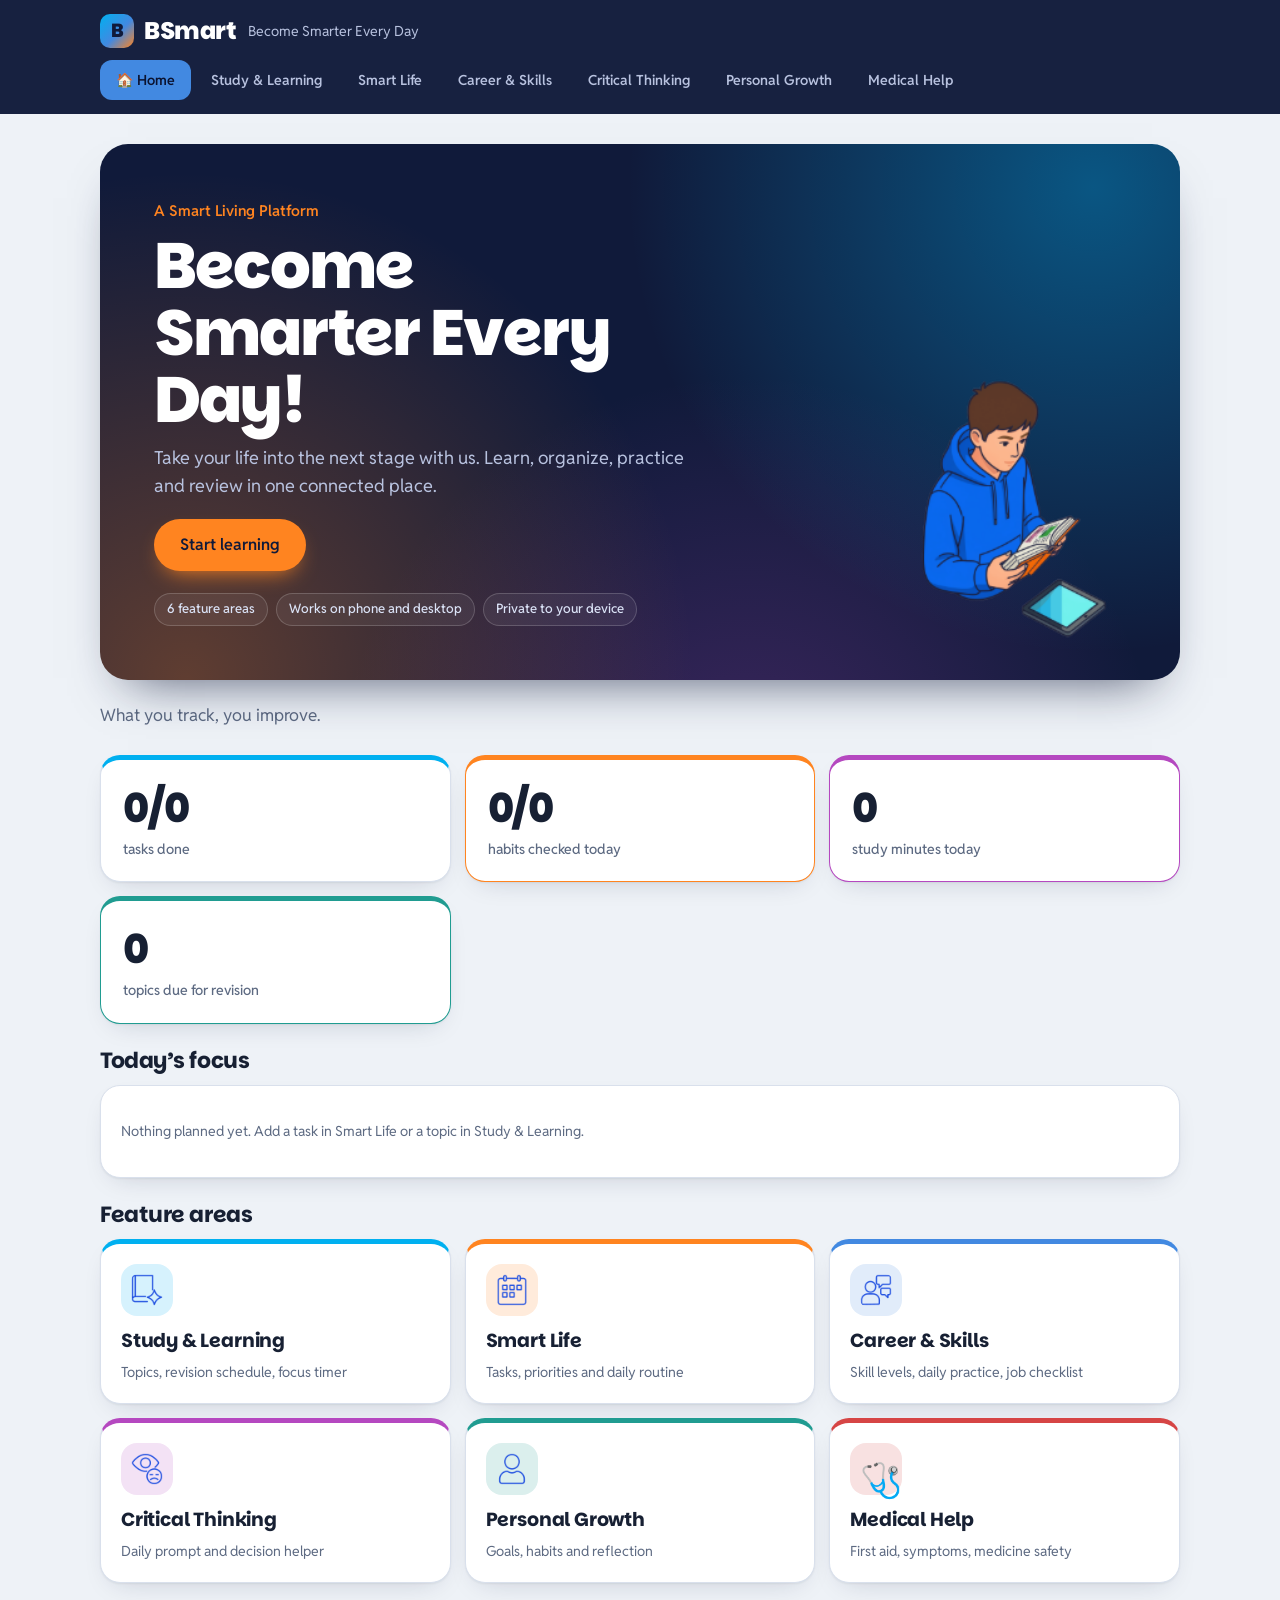
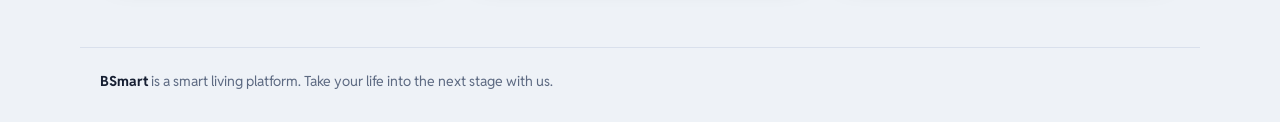
==== index.html @ 0cdb9562 "Add files via upload" ====
<!DOCTYPE html>
<html lang="en">
<head>
<meta charset="utf-8">
<meta name="viewport" content="width=device-width, initial-scale=1, viewport-fit=cover">
<title>BSmart – Become Smarter Every Day</title>
<link rel="preconnect" href="https://fonts.googleapis.com">
<link href="https://fonts.googleapis.com/css2?family=Parkinsans:wght@500;700;800&family=Reddit+Sans:wght@400;500;600&display=swap" rel="stylesheet">
<style>
:root{--bg:#eef2f7;--card:#fff;--ink:#172033;--mute:#5d6a82;--line:#d9e0ec;--pri:#2f5bea;--priInk:#fff;--soft:#e4ebff;--ok:#1f9d6b;--warn:#c77a00;--bad:#d64545;--badSoft:#fdeaea;color-scheme:light;box-sizing:border-box;padding-top:env(safe-area-inset-top,0px);padding-bottom:env(safe-area-inset-bottom,0px)}
@media (prefers-color-scheme:dark){:root:not([data-theme="light"]){--bg:#0f1524;--card:#18203a;--ink:#e8edf8;--mute:#9aa7c2;--line:#2a3558;--pri:#7c9bff;--priInk:#0f1524;--soft:#222d55;--ok:#4cc99a;--warn:#f0b04a;--bad:#ff8080;--badSoft:#3a2330;color-scheme:dark}}
:root[data-theme="dark"]{--bg:#0f1524;--card:#18203a;--ink:#e8edf8;--mute:#9aa7c2;--line:#2a3558;--pri:#7c9bff;--priInk:#0f1524;--soft:#222d55;--ok:#4cc99a;--warn:#f0b04a;--bad:#ff8080;--badSoft:#3a2330;color-scheme:dark}
*{box-sizing:border-box}html,body{margin:0}
body{background:var(--bg);color:var(--ink);font:16px/1.5 Figtree,system-ui,sans-serif}
h1,h2,h3{font-family:'Bricolage Grotesque',Figtree,sans-serif;margin:0;line-height:1.15}
header{position:sticky;top:0;z-index:5;background:var(--bg);border-bottom:1px solid var(--line)}
.bar{max-width:980px;margin:auto;padding:12px 16px 0}
.brand{display:flex;align-items:baseline;gap:10px}.brand h1{font-size:26px;font-weight:800}.brand span{color:var(--mute);font-size:14px}
nav{display:flex;gap:6px;overflow-x:auto;padding:10px 0 12px;scrollbar-width:none}
nav a{white-space:nowrap;text-decoration:none;color:var(--mute);padding:7px 13px;border-radius:99px;font-weight:600;font-size:14px;border:1px solid transparent}
nav a.on{background:var(--pri);color:var(--priInk)}
nav a.med.on{background:var(--bad);color:#fff}
main{max-width:980px;margin:auto;padding:20px 16px 60px}
.hero{font-size:clamp(26px,5vw,40px);font-weight:800;max-width:18ch}
.sub{color:var(--mute);margin:8px 0 20px;max-width:60ch}
.grid{display:grid;gap:14px;grid-template-columns:repeat(auto-fit,minmax(260px,1fr))}
.card{background:var(--card);border:1px solid var(--line);border-radius:14px;padding:16px}
.card h3{font-size:18px;margin-bottom:10px}
.stat b{display:block;font:800 30px 'Bricolage Grotesque',sans-serif}.stat small{color:var(--mute)}
.row{display:flex;align-items:center;gap:10px;padding:8px 0;border-top:1px solid var(--line)}
.row:first-of-type{border-top:0}.row .g{flex:1;min-width:0;overflow-wrap:anywhere}
.done .g{text-decoration:line-through;color:var(--mute)}
.add{display:flex;gap:8px;margin-top:10px;flex-wrap:wrap}
input,select,textarea{font:inherit;color:var(--ink);background:var(--bg);border:1px solid var(--line);border-radius:9px;padding:8px 10px;min-width:0}
input[type=text],textarea{flex:1;min-width:120px}textarea{width:100%;min-height:80px}
input[type=range]{padding:0;accent-color:var(--pri)}
button{font:inherit;font-weight:600;cursor:pointer;border:0;border-radius:9px;padding:8px 14px;background:var(--pri);color:var(--priInk)}
button.ghost{background:var(--soft);color:var(--ink)}button.x{background:none;color:var(--mute);padding:4px 8px}
:focus-visible{outline:3px solid var(--pri);outline-offset:2px}
.tag{font-size:12px;font-weight:600;border-radius:99px;padding:2px 9px;background:var(--soft)}
.tag.h{background:var(--badSoft);color:var(--bad)}.tag.ok{color:var(--ok)}.tag.w{color:var(--warn)}
.muted{color:var(--mute);font-size:14px}
.timer{font:800 56px 'Bricolage Grotesque',sans-serif;text-align:center;margin:6px 0}
.bar2{height:8px;border-radius:9px;background:var(--soft);overflow:hidden}.bar2>i{display:block;height:100%;background:var(--pri)}
.alert{background:var(--badSoft);border:1px solid var(--bad);border-radius:12px;padding:12px 14px;margin-bottom:16px}
.alert b{color:var(--bad)}
a.btn{display:inline-block;text-decoration:none;background:var(--bad);color:#fff;font-weight:600;padding:9px 14px;border-radius:9px;margin-top:8px}
ol,ul{margin:6px 0 0;padding-left:20px}li{margin:3px 0}
.click{cursor:pointer;text-align:left}.click:hover{border-color:var(--pri)}
@media (prefers-reduced-motion:no-preference){.bar2>i{transition:width .3s}}
body{font-family:'Reddit Sans',system-ui,sans-serif;--c-study:#00b0f0;--c-life:#ff8420;--c-career:#4289e1;--c-think:#b548c0;--c-growth:#209c91;--c-medical:#d64545}
h1,h2,h3,.timer,.stat b{font-family:Parkinsans,'Reddit Sans',sans-serif}
body[data-v=home],body[data-v=career]{--pri:#4289e1;--priInk:#0b1330}
body[data-v=study]{--pri:#00b0f0;--priInk:#0b1330}
body[data-v=life]{--pri:#ff8420;--priInk:#0b1330}
body[data-v=think]{--pri:#b548c0;--priInk:#fff}
body[data-v=growth]{--pri:#209c91;--priInk:#0b1330}
body[data-v=medical]{--pri:#d64545;--priInk:#fff}
header{background:#101a3a;border-bottom:0}
.brand h1{color:#fff}.brand h1::before{content:"";display:inline-block;width:12px;height:12px;border-radius:50%;background:#ff8420;margin-right:8px}.brand span{color:#b8c2df}
header nav a{color:#b8c2df}header nav a.on{color:var(--priInk)}header nav a.med.on{color:#fff}
.card{border-radius:18px}
.banner{position:relative;overflow:hidden;border-radius:22px;padding:34px 26px;margin-bottom:22px;color:#fff;background:radial-gradient(circle at 92% 8%,#00b0f066,transparent 42%),radial-gradient(circle at 8% 100%,#ff842055,transparent 45%),radial-gradient(circle at 60% 120%,#b548c044,transparent 45%),#101a3a}
.banner small{color:#ff8420;font-weight:600;font-size:15px}
.banner h2{font-size:clamp(32px,7vw,56px);font-weight:800;margin:8px 0 10px;max-width:14ch}
.banner p{color:#b8c2df;max-width:46ch;margin:0 0 18px}
.banner button{background:#ff8420;color:#101a3a;padding:11px 20px;border-radius:99px}
.hero{position:relative;padding-left:16px}.hero::before{content:"";position:absolute;left:0;top:4px;bottom:4px;width:6px;border-radius:9px;background:var(--pri)}
.stat{border-top:5px solid var(--c-study)}.stat:nth-child(2){border-color:var(--c-life)}.stat:nth-child(3){border-color:var(--c-think)}.stat:nth-child(4){border-color:var(--c-growth)}
.card.click{border-top:5px solid var(--cc,var(--pri));font:inherit;color:inherit;width:100%}
.card.click h3{color:var(--ink)}
.tag.w{background:#ff842022}
.banner img{position:absolute;right:20px;bottom:0;height:min(88%,270px)}
.banner>*:not(img){position:relative}
.ic{display:block;width:42px;height:42px;margin-bottom:10px}
@media(max-width:560px){.banner img{opacity:.22;right:0}}
:root{--sh:0 1px 2px rgba(16,26,58,.06),0 10px 28px -14px rgba(16,26,58,.22)}
body{line-height:1.6}
.bar,main,footer{max-width:1120px}.bar{padding:14px 20px 0}main{padding:30px 20px 64px}
header{background:rgba(16,26,58,.97);backdrop-filter:blur(10px);box-shadow:0 1px 0 rgba(255,255,255,.07)}
.brand{gap:12px;align-items:center}.brand h1{font-size:24px;letter-spacing:-.02em;display:flex;align-items:center;gap:10px}
.brand h1::before{content:"B";display:grid;place-items:center;width:34px;height:34px;margin:0;border-radius:10px;font-size:19px;color:#101a3a;background:linear-gradient(135deg,#00b0f0,#4289e1 55%,#ff8420)}
nav{gap:4px;padding:12px 0 14px}header nav a{padding:8px 15px;border-radius:12px;transition:background .15s,color .15s}header nav a:not(.on):hover{background:rgba(255,255,255,.09);color:#fff}
.card{border-radius:20px;padding:20px;box-shadow:var(--sh)}.card h3{font-size:19px;letter-spacing:-.01em}
.card.click{text-align:left;transition:transform .18s,box-shadow .18s}.card.click:hover{transform:translateY(-3px);box-shadow:0 16px 34px -14px rgba(16,26,58,.4)}.card.click .muted{display:block;line-height:1.5;margin-top:6px}
#app>h3{font-size:22px;letter-spacing:-.02em}
.hero{display:flex;align-items:center;gap:14px;padding-left:0;max-width:none;font-size:clamp(26px,4.4vw,38px);letter-spacing:-.025em}.hero::before{display:none}
.hi,.ic{flex:none;border-radius:16px;background:color-mix(in srgb,var(--cc,var(--pri)) 16%,var(--card))}.hi{width:54px;height:54px;padding:10px}.ic{width:52px;height:52px;padding:10px;margin-bottom:14px}
.sub{font-size:17px;margin:10px 0 26px;max-width:62ch}
.stat{padding:20px 22px}.stat b{font-size:40px;letter-spacing:-.03em}.stat small{font-size:14px;font-weight:500}
.banner{padding:clamp(28px,5vw,54px);border-radius:28px;box-shadow:0 26px 50px -28px rgba(16,26,58,.75)}
.banner h2{font-size:clamp(34px,6.4vw,64px);letter-spacing:-.03em;line-height:1.05;max-width:12ch}.banner p{font-size:18px}
.banner button{font-size:16px;padding:13px 26px;box-shadow:0 10px 22px -10px #ff8420}.banner img{height:min(92%,330px);right:4%}
.chips{display:flex;flex-wrap:wrap;gap:8px;margin-top:22px}.chips span{font-size:13px;font-weight:500;color:#dbe3f7;border:1px solid rgba(255,255,255,.18);background:rgba(255,255,255,.06);border-radius:99px;padding:5px 12px}
.row{padding:11px 0}
input,select,textarea{border-radius:11px;padding:10px 12px}input:focus,select:focus,textarea:focus{border-color:var(--pri);outline:3px solid color-mix(in srgb,var(--pri) 30%,transparent);outline-offset:0}
input[type=checkbox]{width:20px;height:20px;accent-color:var(--pri);flex:none}
button{border-radius:11px;padding:10px 16px;transition:filter .15s,transform .1s}button:hover{filter:brightness(1.08)}button:active{transform:translateY(1px)}
.tag{padding:3px 10px}
details{border:1px solid var(--line);border-radius:12px;padding:10px 14px;background:var(--bg)}details[open]{border-color:var(--pri)}summary{cursor:pointer}
.alert{border-radius:16px;border-left:6px solid var(--bad);padding:16px 18px}
footer{margin:0 auto;padding:22px 20px 30px;color:var(--mute);font-size:14px;border-top:1px solid var(--line)}footer b{color:var(--ink)}
a.brand{text-decoration:none;color:inherit}.back{margin-bottom:18px;padding:8px 14px}
</style>
</head>
<body>
<header><div class="bar"><a class="brand" href="#home" onclick="go('home');return false" aria-label="BSmart home"><h1>BSmart</h1><span>Become Smarter Every Day</span></a><nav id="nav"></nav></div></header>
<main id="app"></main>
<footer><b>BSmart</b> is a smart living platform. Take your life into the next stage with us.</footer>
<script>
var IMG={m:'[data-uri]',study:'[data-uri]',life:'[data-uri]',career:'[data-uri]',think:'[data-uri]',growth:'[data-uri]'};var K='bsmart1',S={tasks:[],topics:[],mins:{},habits:[],goals:[],skills:{},journal:[],dec:[],jobs:{},routine:[{n:'Plan the top 3 tasks',d:''},{n:'Drink water & stretch',d:''},{n:'30 minutes of focused study',d:''},{n:'Review the day',d:''}]};
try{Object.assign(S,JSON.parse(localStorage.getItem(K)||'{}'))}catch(e){}
function save(){try{localStorage.setItem(K,JSON.stringify(S))}catch(e){}}
function ds(d){d=d||new Date();return d.getFullYear()+'-'+String(d.getMonth()+1).padStart(2,'0')+'-'+String(d.getDate()).padStart(2,'0')}
var T=ds();
function esc(s){return String(s).replace(/[&<>"]/g,function(c){return{'&':'&amp;','<':'&lt;','>':'&gt;','"':'&quot;'}[c]})}
function v(id){var e=document.getElementById(id);var x=e?e.value.trim():'';if(e&&e.type!=='range')e.value='';return x}
function addDays(s,n){var d=new Date(s+'T00:00:00');d.setDate(d.getDate()+n);return ds(d)}
function streak(h){var n=0,d=h.days.indexOf(T)>-1?T:addDays(T,-1);while(h.days.indexOf(d)>-1){n++;d=addDays(d,-1)}return n}
function pct(n,t){return t?Math.round(n/t*100):0}
function bar(p){return '<div class="bar2"><i style="width:'+p+'%"></i></div>'}
function dayN(){return Math.floor(Date.now()/864e5)}
var INT=[1,3,7,14,30];
function due(t){return addDays(t.last,INT[Math.min(t.step,INT.length-1)])}
function dueList(){return S.topics.filter(function(t){return due(t)<=T})}

var TABS=[['home','🏠 Home'],['study','Study & Learning'],['life','Smart Life'],['career','Career & Skills'],['think','Critical Thinking'],['growth','Personal Growth'],['medical','Medical Help']];
var view=(location.hash||'#home').slice(1);if(!TABS.some(function(t){return t[0]===view}))view='home';
function go(x){view=x;location.hash=x;render();scrollTo(0,0)}
function render(){
 document.body.dataset.v=view;
 document.getElementById('nav').innerHTML=TABS.map(function(t){return '<a href="#'+t[0]+'" class="'+(t[0]===view?'on ':'')+(t[0]==='medical'?'med':'')+'" onclick="go(\''+t[0]+'\');return false">'+t[1]+'</a>'}).join('');
 document.getElementById('app').innerHTML=V[view]();
 if(view!=='home')document.getElementById('app').insertAdjacentHTML('afterbegin','<button class="ghost back" onclick="go(\'home\')">← Home</button>');
 var hh=document.querySelector('#app .hero');if(hh)hh.insertAdjacentHTML('afterbegin',IMG[view]?'<img class="hi" src="'+IMG[view]+'" alt="">':'<span class="hi" style="font-size:28px;text-align:center;padding:6px">🩺</span>');
}
window.addEventListener('hashchange',function(){var x=location.hash.slice(1);if(x!==view&&TABS.some(function(t){return t[0]===x})){view=x;render()}});
document.addEventListener('keydown',function(e){if(e.key==='Enter'&&e.target.dataset&&e.target.dataset.go){window[e.target.dataset.go]()}});

var QUOTES=['Small steps every day beat big plans never started.','What you track, you improve.','Consistency is a skill. Practise it.','Ask one better question today.'];
var PROMPTS=['What is one belief you hold that you have never tested?','Who benefits if this claim is true? Who loses?','What evidence would change your mind about your last big decision?','What is the strongest argument against your own opinion?','Which of today’s “facts” came from a source you cannot name?','What would you do differently if you knew nobody would judge you?','What assumption are you making that you could check in five minutes?'];
var SK=[['Writing','Write 100 words today about something you learned. Edit once.'],['Speaking','Explain one idea aloud in 60 seconds, as if to a friend.'],['Collaboration','Offer help to one teammate and ask for one piece of feedback.'],['Confidence','Do one small thing today that makes you slightly nervous.'],['Digital tools','Learn one shortcut or feature in a tool you use daily.']];
var JOB=['Update CV with latest projects','Write a short professional summary','Create or refresh LinkedIn profile','Collect 2–3 portfolio samples','Practise 5 common interview questions','Find 5 roles to apply for this week'];

var V={};
V.home=function(){
 var td=S.tasks.filter(function(t){return t.done}).length,hd=S.habits.filter(function(h){return h.days.indexOf(T)>-1}).length,dl=dueList(),pend=S.tasks.filter(function(t){return !t.done}).slice(0,3);
 return '<div class="banner"><small>A Smart Living Platform</small><h2>Become Smarter Every Day!</h2><p>Take your life into the next stage with us. Learn, organize, practice and review in one connected place.</p><button onclick="go(\'study\')">Start learning</button><div class="chips"><span>6 feature areas</span><span>Works on phone and desktop</span><span>Private to your device</span></div><img src="'+IMG.m+'" alt=""></div><p class="sub" style="margin-top:0">'+QUOTES[dayN()%QUOTES.length]+'</p>'+
 '<div class="grid"><div class="card stat"><b>'+td+'/'+S.tasks.length+'</b><small>tasks done</small></div><div class="card stat"><b>'+hd+'/'+S.habits.length+'</b><small>habits checked today</small></div><div class="card stat"><b>'+(S.mins[T]||0)+'</b><small>study minutes today</small></div><div class="card stat"><b>'+dl.length+'</b><small>topics due for revision</small></div></div>'+
 '<h3 style="margin:24px 0 12px">Today’s focus</h3><div class="card">'+(pend.length||dl.length?pend.map(function(t){return '<div class="row"><span class="g">'+esc(t.t)+'</span><span class="tag">task</span></div>'}).join('')+dl.slice(0,3).map(function(t){return '<div class="row"><span class="g">Revise: '+esc(t.t)+'</span><span class="tag w">revision</span></div>'}).join(''):'<p class="muted">Nothing planned yet. Add a task in Smart Life or a topic in Study & Learning.</p>')+'</div>'+
 '<h3 style="margin:24px 0 12px">Feature areas</h3><div class="grid">'+TABS.slice(1).map(function(t){var d={study:'Topics, revision schedule, focus timer',life:'Tasks, priorities and daily routine',career:'Skill levels, daily practice, job checklist',think:'Daily prompt and decision helper',growth:'Goals, habits and reflection',medical:'First aid, symptoms, medicine safety'}[t[0]];return '<button class="card click" style="--cc:var(--c-'+t[0]+')" onclick="go(\''+t[0]+'\')">'+(IMG[t[0]]?'<img class="ic" src="'+IMG[t[0]]+'" alt="">':'<span class="ic" style="font-size:34px">🩺</span>')+'<h3>'+t[1]+'</h3><span class="muted">'+d+'</span></button>'}).join('')+'</div>';
};
/* STUDY */
var tm=null,left=1500;
V.study=function(){
 var m=Math.floor(left/60),s=left%60;
 return '<h2 class="hero">Study & Learning</h2><p class="sub">Add what you are learning. BSmart reminds you to revise at 1, 3, 7, 14 and 30 days.</p><div class="grid">'+
 '<div class="card"><h3>Topics</h3>'+(S.topics.length?S.topics.map(function(t,i){var dd=due(t),isd=dd<=T;return '<div class="row"><span class="g">'+esc(t.t)+'<br><small class="muted">next revision '+(isd?'<b class="tag h">due now</b>':dd)+'</small></span>'+(isd?'<button class="ghost" onclick="rev('+i+')">Revised</button>':'')+'<button class="x" aria-label="Delete" onclick="delTopic('+i+')">✕</button></div>'}).join(''):'<p class="muted">No topics yet. Add the first one below.</p>')+'<div class="add"><input type="text" id="tp" placeholder="e.g. Photosynthesis" data-go="addTopic"><button onclick="addTopic()">Add topic</button></div></div>'+
 '<div class="card"><h3>Focus timer</h3><div class="timer" id="tmr">'+String(m).padStart(2,'0')+':'+String(s).padStart(2,'0')+'</div><div class="add" style="justify-content:center"><button onclick="tStart()">'+(tm?'Pause':'Start 25 min')+'</button><button class="ghost" onclick="tReset()">Reset</button></div><p class="muted" style="text-align:center">Studied today: <b>'+(S.mins[T]||0)+' min</b></p></div></div>';
};
function addTopic(){var t=v('tp');if(!t)return;S.topics.push({t:t,last:T,step:0});save();render()}
function rev(i){S.topics[i].last=T;S.topics[i].step++;save();render()}
function delTopic(i){S.topics.splice(i,1);save();render()}
function tStart(){if(tm){clearInterval(tm);tm=null;render();return}tm=setInterval(function(){left--;if(left<=0){clearInterval(tm);tm=null;left=1500;S.mins[T]=(S.mins[T]||0)+25;save();if(view==='study')render();alert('Session complete! +25 minutes logged.');return}var e=document.getElementById('tmr');if(e)e.textContent=String(Math.floor(left/60)).padStart(2,'0')+':'+String(left%60).padStart(2,'0')},1000);render()}
function tReset(){clearInterval(tm);tm=null;left=1500;render()}
/* LIFE */
V.life=function(){
 var ord={H:0,M:1,L:2},tk=S.tasks.map(function(t,i){return{t:t,i:i}}).sort(function(a,b){return a.t.done-b.t.done||ord[a.t.p]-ord[b.t.p]});
 return '<h2 class="hero">Smart Life & Productivity</h2><p class="sub">Decide what matters, then do it. Tasks with a time act as your daily reminder list.</p><div class="grid">'+
 '<div class="card"><h3>Tasks</h3>'+(tk.length?tk.map(function(o){var t=o.t;return '<div class="row '+(t.done?'done':'')+'"><input type="checkbox" '+(t.done?'checked':'')+' aria-label="Done" onchange="tog('+o.i+')"><span class="g">'+esc(t.t)+(t.time?' <small class="muted">⏰ '+esc(t.time)+'</small>':'')+'</span><span class="tag '+(t.p==='H'?'h':'')+'">'+{H:'High',M:'Medium',L:'Low'}[t.p]+'</span><button class="x" aria-label="Delete" onclick="delTask('+o.i+')">✕</button></div>'}).join(''):'<p class="muted">No tasks yet.</p>')+'<div class="add"><input type="text" id="tk" placeholder="New task" data-go="addTask"><select id="tpri"><option value="H">High</option><option value="M" selected>Medium</option><option value="L">Low</option></select><input type="time" id="ttm" aria-label="Time"><button onclick="addTask()">Add</button></div></div>'+
 '<div class="card"><h3>Daily routine</h3>'+S.routine.map(function(r,i){var d=r.d===T;return '<div class="row '+(d?'done':'')+'"><input type="checkbox" '+(d?'checked':'')+' aria-label="Done" onchange="rt('+i+')"><span class="g">'+esc(r.n)+'</span></div>'}).join('')+'<div class="add"><input type="text" id="rtn" placeholder="Add routine step" data-go="addRt"><button onclick="addRt()">Add</button></div><p class="muted">Routine resets every day.</p></div></div>';
};
function addTask(){var t=v('tk');if(!t)return;var p=document.getElementById('tpri').value,tt=document.getElementById('ttm').value;S.tasks.push({t:t,p:p,time:tt,done:false});save();render()}
function tog(i){S.tasks[i].done=!S.tasks[i].done;save();render()}
function delTask(i){S.tasks.splice(i,1);save();render()}
function rt(i){S.routine[i].d=S.routine[i].d===T?'':T;save();render()}
function addRt(){var t=v('rtn');if(!t)return;S.routine.push({n:t,d:''});save();render()}
/* CAREER */
V.career=function(){
 var k=SK[dayN()%SK.length];
 return '<h2 class="hero">Career, Digital & Communication Skills</h2><p class="sub">Rate yourself honestly, then practise the lowest skill first.</p><div class="grid">'+
 '<div class="card"><h3>Skill levels</h3>'+SK.map(function(s){var l=S.skills[s[0]]||0;return '<div style="margin:10px 0"><div class="row" style="border:0;padding:0"><span class="g">'+s[0]+'</span><b>'+l+'/5</b></div><input type="range" min="0" max="5" value="'+l+'" style="width:100%" aria-label="'+s[0]+' level" onchange="sk(\''+s[0]+'\',this.value)"></div>'}).join('')+'</div>'+
 '<div class="card"><h3>Today’s practice: '+k[0]+'</h3><p>'+k[1]+'</p><p class="muted">A new skill comes up each day.</p><h3 style="margin-top:18px">Job-ready checklist</h3>'+JOB.map(function(j,i){var d=S.jobs[i];return '<div class="row '+(d?'done':'')+'"><input type="checkbox" '+(d?'checked':'')+' aria-label="'+esc(j)+'" onchange="jb('+i+')"><span class="g">'+j+'</span></div>'}).join('')+bar(pct(Object.keys(S.jobs).filter(function(k){return S.jobs[k]}).length,JOB.length))+'</div></div>';
};
function sk(n,x){S.skills[n]=+x;save();render()}
function jb(i){S.jobs[i]=!S.jobs[i];save();render()}
/* THINK */
V.think=function(){
 var p=0,c=0;S.dec.forEach(function(d){d.s==='p'?p+=d.w:c+=d.w});
 var verdict=S.dec.length?(p>c?'Pros outweigh cons':p<c?'Cons outweigh pros':'Evenly balanced'):'Add pros and cons to compare';
 return '<h2 class="hero">Knowledge & Critical Thinking</h2><p class="sub">Stay curious, question claims, and weigh decisions with evidence.</p><div class="grid">'+
 '<div class="card"><h3>Question of the day</h3><p style="font-size:18px">'+PROMPTS[dayN()%PROMPTS.length]+'</p><h3 style="margin:16px 0 8px">Before you believe a claim</h3><ol><li>Who said it, and why?</li><li>What is the evidence?</li><li>What would prove it wrong?</li><li>Do other reliable sources agree?</li></ol></div>'+
 '<div class="card"><h3>Decision helper</h3><div class="add" style="margin:0 0 8px"><input type="text" id="dt" placeholder="A pro or a con" data-go="addDec"><select id="ds"><option value="p">Pro</option><option value="c">Con</option></select><select id="dw" aria-label="Weight"><option>1</option><option>2</option><option selected>3</option><option>4</option><option>5</option></select><button onclick="addDec()">Add</button></div><p class="muted">Weight 1 = minor, 5 = critical.</p>'+S.dec.map(function(d,i){return '<div class="row"><span class="tag '+(d.s==='p'?'ok':'h')+'">'+(d.s==='p'?'Pro':'Con')+' '+d.w+'</span><span class="g">'+esc(d.t)+'</span><button class="x" aria-label="Delete" onclick="delDec('+i+')">✕</button></div>'}).join('')+'<p><b>'+verdict+'</b> <span class="muted">(pros '+p+' · cons '+c+')</span></p>'+(S.dec.length?'<button class="ghost" onclick="S.dec=[];save();render()">Clear</button>':'')+'</div></div>';
};
function addDec(){var t=v('dt');if(!t)return;S.dec.push({t:t,s:document.getElementById('ds').value,w:+document.getElementById('dw').value});save();render()}
function delDec(i){S.dec.splice(i,1);save();render()}
/* GROWTH */
V.growth=function(){
 return '<h2 class="hero">Personal Growth</h2><p class="sub">Set goals, build habits, and reflect on how you are doing.</p><div class="grid">'+
 '<div class="card"><h3>Goals</h3>'+(S.goals.length?S.goals.map(function(g,i){return '<div style="margin:10px 0"><div class="row" style="border:0;padding:0"><span class="g">'+esc(g.t)+'</span><b>'+g.p+'%</b><button class="x" aria-label="Delete" onclick="S.goals.splice('+i+',1);save();render()">✕</button></div><input type="range" min="0" max="100" step="5" value="'+g.p+'" style="width:100%" aria-label="Progress" onchange="gp('+i+',this.value)"></div>'}).join(''):'<p class="muted">No goals yet. What do you want to reach?</p>')+'<div class="add"><input type="text" id="gl" placeholder="e.g. Finish IELTS prep" data-go="addGoal"><button onclick="addGoal()">Add goal</button></div></div>'+
 '<div class="card"><h3>Habits</h3>'+(S.habits.length?S.habits.map(function(h,i){var d=h.days.indexOf(T)>-1;return '<div class="row '+(d?'done':'')+'"><input type="checkbox" '+(d?'checked':'')+' aria-label="Done today" onchange="hb('+i+')"><span class="g">'+esc(h.n)+'</span><span class="tag w">'+streak(h)+' day streak</span><button class="x" aria-label="Delete" onclick="S.habits.splice('+i+',1);save();render()">✕</button></div>'}).join(''):'<p class="muted">No habits yet.</p>')+'<div class="add"><input type="text" id="hn" placeholder="e.g. Read 10 pages" data-go="addHab"><button onclick="addHab()">Add habit</button></div></div>'+
 '<div class="card" style="grid-column:1/-1"><h3>Reflection</h3><textarea id="jr" placeholder="How was today? What went well? What will you change tomorrow?"></textarea><div class="add"><select id="jm" aria-label="Mood"><option>😊 Good</option><option>😐 Okay</option><option>😔 Low</option></select><button onclick="addJ()">Save entry</button></div>'+S.journal.slice().reverse().slice(0,5).map(function(j){return '<div class="row"><span class="g"><small class="muted">'+j.d+' · '+j.m+'</small><br>'+esc(j.t)+'</span></div>'}).join('')+'</div></div>';
};
function addGoal(){var t=v('gl');if(!t)return;S.goals.push({t:t,p:0});save();render()}
function gp(i,x){S.goals[i].p=+x;save();render()}
function addHab(){var t=v('hn');if(!t)return;S.habits.push({n:t,days:[]});save();render()}
function hb(i){var h=S.habits[i],k=h.days.indexOf(T);k>-1?h.days.splice(k,1):h.days.push(T);save();render()}
function addJ(){var t=v('jr');if(!t)return;S.journal.push({d:T,m:document.getElementById('jm').value,t:t});save();render()}
/* MEDICAL */
var FA=[['Severe bleeding',['Press firmly on the wound with a clean cloth.','Keep pressing. Add more cloth on top if it soaks through.','Raise the injured limb if you can.','Get emergency help for heavy bleeding.']],['Burns',['Cool the burn under running cool water for about 20 minutes.','Remove rings or tight items near the burn.','Cover loosely with a clean non-fluffy cloth.','No ice, butter or toothpaste. Get help for large burns, or burns on the face or hands.']],['Choking (adult, conscious)',['Encourage them to keep coughing.','If they cannot cough or breathe: give 5 firm back blows between the shoulder blades.','Then 5 abdominal thrusts. Alternate until clear.','If they collapse, call for help and start CPR.']],['CPR (adult, not breathing)',['Call 999 or ask someone to call.','Push hard and fast in the centre of the chest, about 100–120 per minute.','Let the chest rise fully between pushes.','Continue until help arrives or the person recovers.']],['Fainting',['Lay the person flat and raise their legs.','Loosen tight clothing and give fresh air.','Do not give food or drink until fully awake.','Get help if they do not wake quickly.']]];
var SY=[['Emergency now',['Chest pain or pressure','Severe difficulty breathing','Face droop, arm weakness or slurred speech (possible stroke)','Seizure, confusion or unconsciousness','Heavy bleeding that will not stop']],['See a doctor soon',['Fever lasting more than 3 days','Vomiting or diarrhoea with signs of dehydration','Pain that is getting worse','Symptoms in infants, older people or pregnancy']],['Often manageable at home',['Mild cold or sore throat: rest and fluids','Mild diarrhoea: oral rehydration solution (ORS)','Minor cuts: wash and cover','Mild headache: rest and water']]];
var MS=['Read the label and check the expiry date.','Never exceed the dose on the label or from your doctor.','Do not take antibiotics without a prescription.','Tell the doctor or pharmacist about allergies and other medicines.','Keep all medicines out of children’s reach.','Do not share prescription medicines.'];
V.medical=function(){
 return '<h2 class="hero">Primary Medical Help</h2><p class="sub">Quick guidance for first aid, early symptoms and medicine safety.</p><div class="alert"><b>In an emergency call 999 (Bangladesh).</b> This page is general guidance only. It does not replace a doctor.<br><a class="btn" href="https://www.google.com/maps/search/hospitals+near+me" target="_blank" rel="noopener">Find nearby hospitals</a></div><div class="grid">'+
 '<div class="card"><h3>First aid</h3>'+FA.map(function(f){return '<details style="margin:8px 0"><summary><b>'+f[0]+'</b></summary><ol>'+f[1].map(function(s){return '<li>'+s+'</li>'}).join('')+'</ol></details>'}).join('')+'</div>'+
 '<div class="card"><h3>Symptom guide</h3>'+SY.map(function(s,i){return '<p style="margin:10px 0 0"><span class="tag '+(i===0?'h':i===1?'w':'ok')+'">'+s[0]+'</span></p><ul>'+s[1].map(function(x){return '<li>'+x+'</li>'}).join('')+'</ul>'}).join('')+'</div>'+
 '<div class="card"><h3>Medicine safety</h3><ul>'+MS.map(function(x){return '<li>'+x+'</li>'}).join('')+'</ul></div></div>';
};
render();
</script>
</body>
</html>
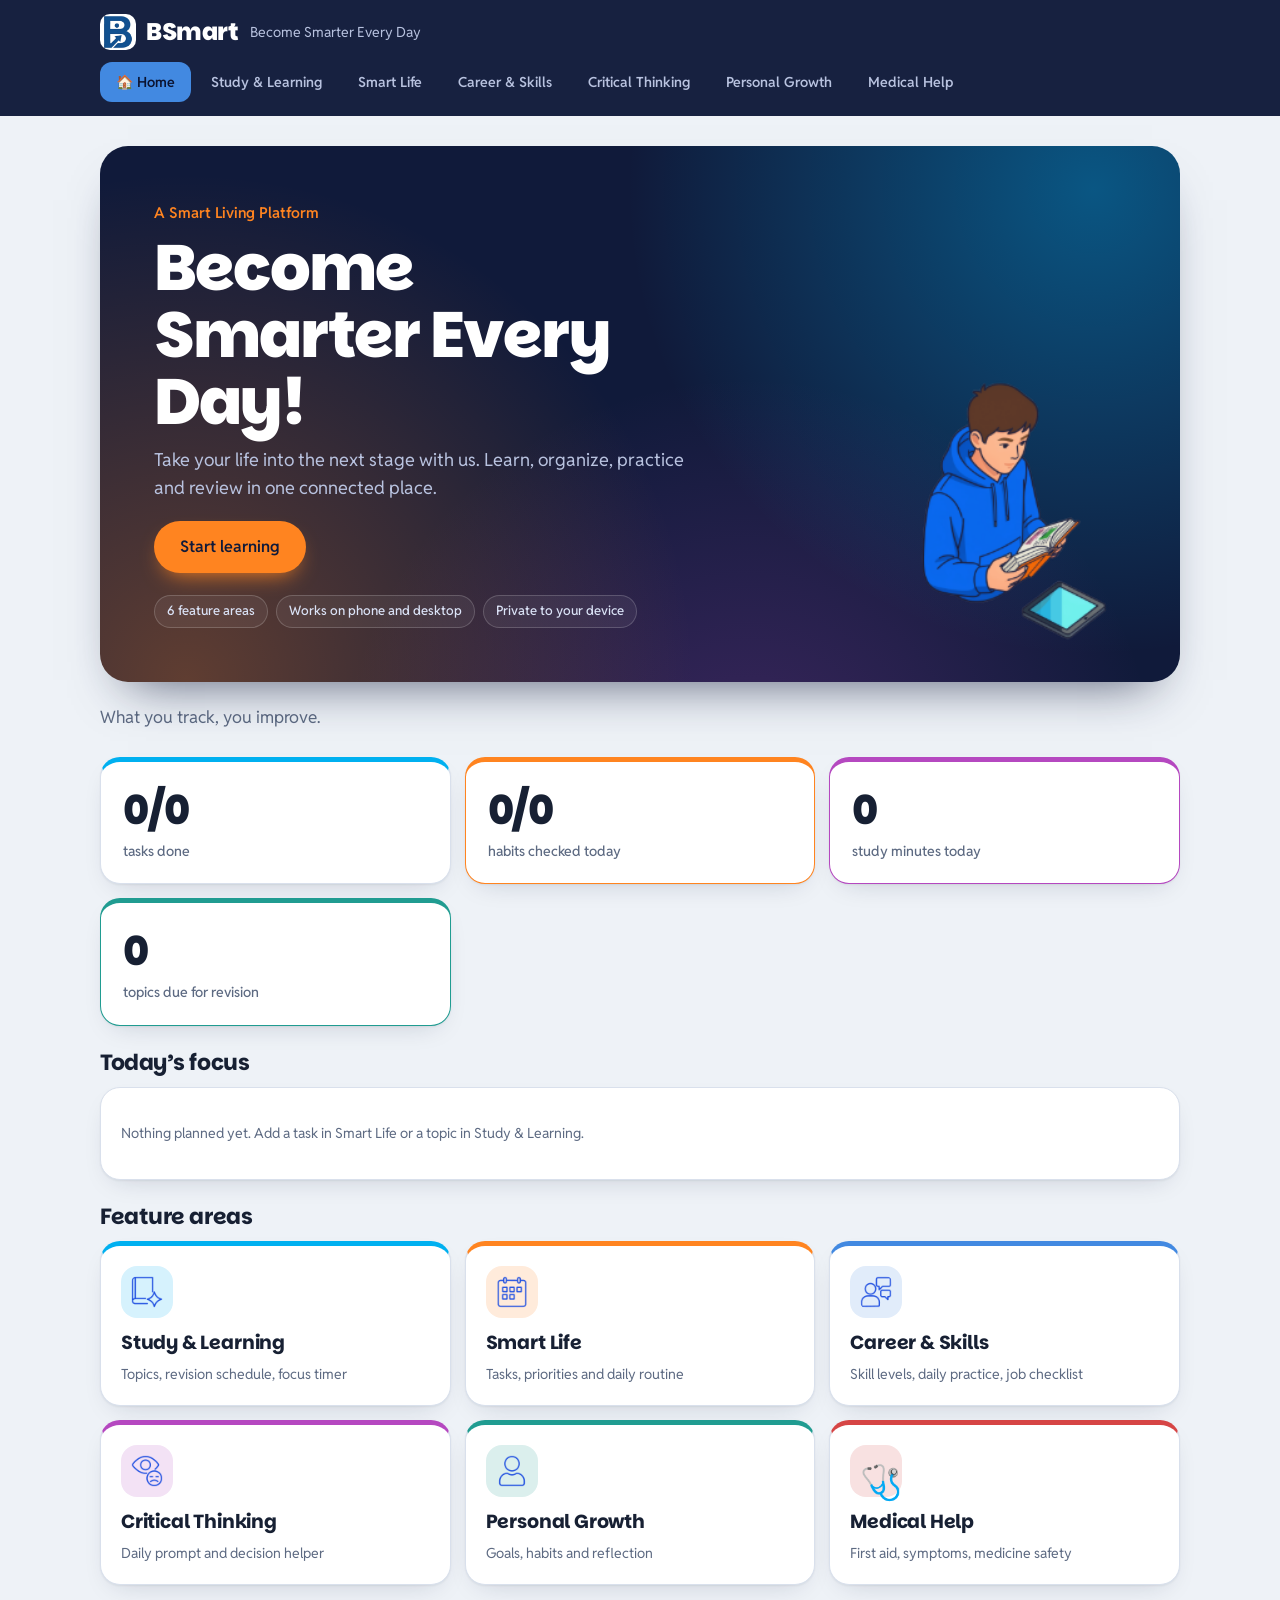
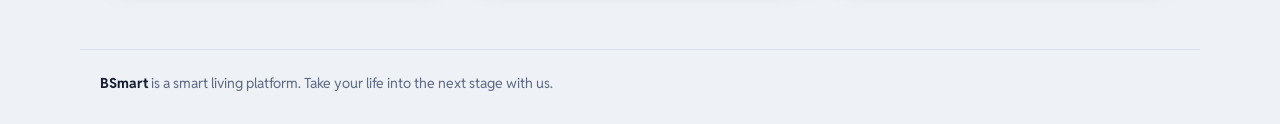
==== commit 42099796: "Add files via upload" ====
--- a/index.html
+++ b/index.html
@@ -101,10 +101,11 @@
 .alert{border-radius:16px;border-left:6px solid var(--bad);padding:16px 18px}
 footer{margin:0 auto;padding:22px 20px 30px;color:var(--mute);font-size:14px;border-top:1px solid var(--line)}footer b{color:var(--ink)}
 a.brand{text-decoration:none;color:inherit}.back{margin-bottom:18px;padding:8px 14px}
+.brand h1::before{display:none}.lg{width:36px;height:36px;border-radius:10px;display:block}
 </style>
 </head>
 <body>
-<header><div class="bar"><a class="brand" href="#home" onclick="go('home');return false" aria-label="BSmart home"><h1>BSmart</h1><span>Become Smarter Every Day</span></a><nav id="nav"></nav></div></header>
+<header><div class="bar"><a class="brand" href="#home" onclick="go('home');return false" aria-label="BSmart home"><h1><img class="lg" src="[data-uri]" alt="">BSmart</h1><span>Become Smarter Every Day</span></a><nav id="nav"></nav></div></header>
 <main id="app"></main>
 <footer><b>BSmart</b> is a smart living platform. Take your life into the next stage with us.</footer>
 <script>
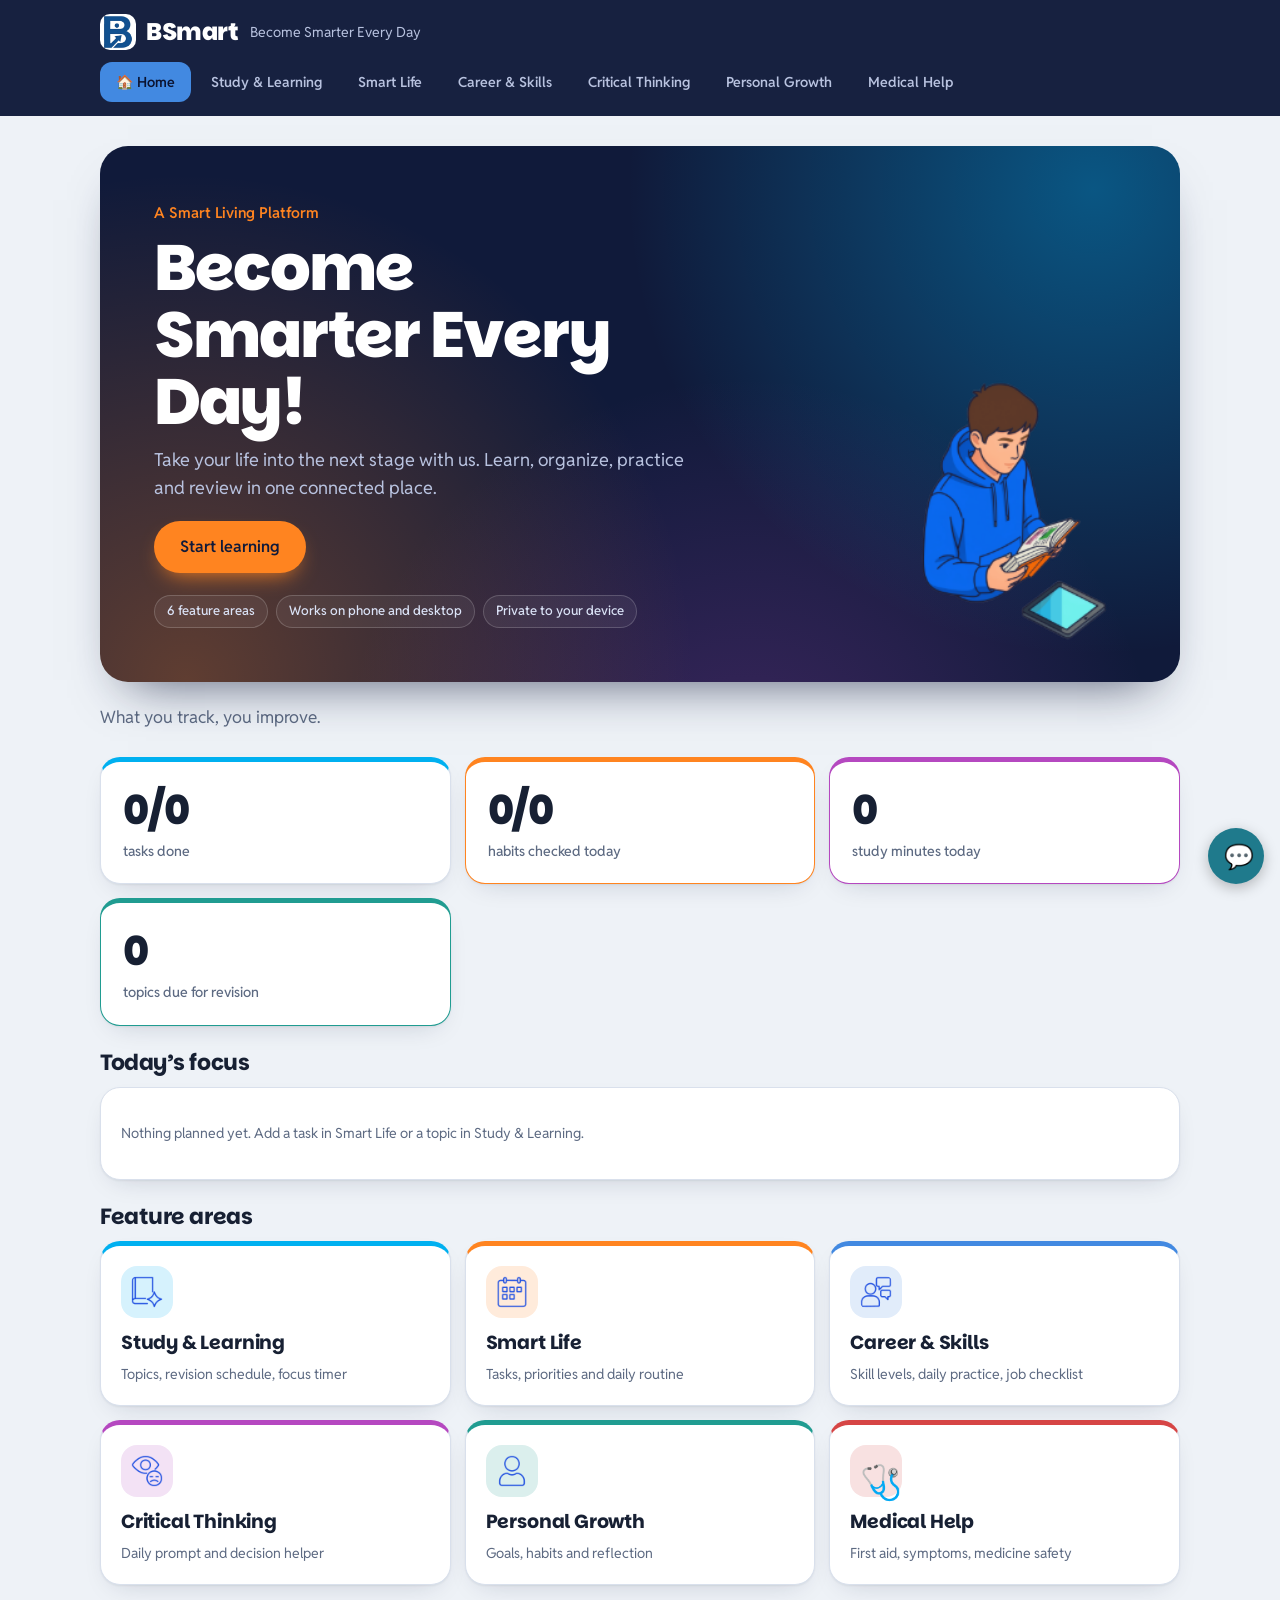
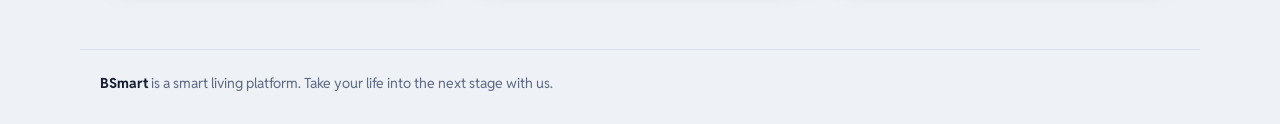
==== commit ced68193: "Add files via upload" ====
--- a/index.html
+++ b/index.html
@@ -219,5 +219,120 @@
 };
 render();
 </script>
+<!-- BSmart AI চ্যাট উইজেট
+     ব্যবহার: এই পুরো কোড আপনার index.html-এর </body> ট্যাগের ঠিক আগে পেস্ট করুন।
+     নিচের WORKER_URL-এ আপনার Cloudflare Worker-এর লিংক বসান। -->
+
+<style>
+  :root {
+    --bs-ink: #14213d;
+    --bs-accent: #1f7a8c;
+    --bs-bg: #ffffff;
+    --bs-soft: #eef3f6;
+    --bs-text: #1b1f27;
+  }
+  @media (prefers-color-scheme: dark) {
+    :root { --bs-bg: #182030; --bs-soft: #232d42; --bs-text: #eef1f6; --bs-accent: #4fb3c4; }
+  }
+  #bs-fab {
+    position: fixed; right: 16px; bottom: 16px; z-index: 9998;
+    width: 56px; height: 56px; border: 0; border-radius: 50%;
+    background: var(--bs-accent); color: #fff; font-size: 24px; cursor: pointer;
+    box-shadow: 0 4px 14px rgba(0,0,0,.25);
+  }
+  #bs-fab:focus-visible, #bs-send:focus-visible, #bs-input:focus-visible { outline: 3px solid #f2b705; outline-offset: 2px; }
+  #bs-panel {
+    position: fixed; right: 16px; bottom: 84px; z-index: 9999;
+    width: min(380px, calc(100vw - 32px)); height: min(520px, calc(100vh - 110px));
+    display: none; flex-direction: column; overflow: hidden;
+    background: var(--bs-bg); color: var(--bs-text);
+    border-radius: 14px; box-shadow: 0 10px 34px rgba(0,0,0,.3);
+    font-family: system-ui, -apple-system, "Segoe UI", "Noto Sans Bengali", sans-serif;
+  }
+  #bs-panel.open { display: flex; }
+  #bs-head { background: var(--bs-ink); color: #fff; padding: 12px 16px; font-weight: 600; }
+  #bs-head small { display: block; font-weight: 400; opacity: .75; font-size: 12px; margin-top: 2px; }
+  #bs-log { flex: 1; overflow-y: auto; padding: 12px; display: flex; flex-direction: column; gap: 8px; }
+  .bs-msg { max-width: 85%; padding: 9px 12px; border-radius: 12px; line-height: 1.5; font-size: 15px; white-space: pre-wrap; word-wrap: break-word; }
+  .bs-me { align-self: flex-end; background: var(--bs-accent); color: #fff; border-bottom-right-radius: 4px; }
+  .bs-ai { align-self: flex-start; background: var(--bs-soft); border-bottom-left-radius: 4px; }
+  .bs-err { align-self: flex-start; background: #fde8e8; color: #8a1c1c; }
+  #bs-form { display: flex; gap: 8px; padding: 10px; border-top: 1px solid var(--bs-soft); }
+  #bs-input { flex: 1; padding: 10px 12px; border-radius: 10px; border: 1px solid #b9c4cc; background: var(--bs-bg); color: var(--bs-text); font-size: 16px; }
+  #bs-send { padding: 0 16px; border: 0; border-radius: 10px; background: var(--bs-ink); color: #fff; font-weight: 600; cursor: pointer; }
+  #bs-send:disabled { opacity: .5; cursor: not-allowed; }
+  #bs-note { font-size: 11px; opacity: .65; padding: 0 12px 8px; }
+</style>
+
+<button id="bs-fab" aria-label="BSmart AI চ্যাট খুলুন" aria-expanded="false">💬</button>
+
+<section id="bs-panel" role="dialog" aria-label="BSmart AI সহকারী">
+  <div id="bs-head">BSmart সহকারী<small>প্রশ্ন করুন, আরও স্মার্ট হোন</small></div>
+  <div id="bs-log" aria-live="polite"></div>
+  <div id="bs-note">AI ভুল করতে পারে। ব্যক্তিগত তথ্য বা পাসওয়ার্ড লিখবেন না।</div>
+  <div id="bs-form">
+    <input id="bs-input" type="text" maxlength="500" placeholder="আপনার প্রশ্ন লিখুন" autocomplete="off" />
+    <button id="bs-send" type="button">পাঠান</button>
+  </div>
+</section>
+
+<script>
+  // এখানে আপনার Worker-এর লিংক বসান
+const WORKER_URL = "https://bsmart-ai.mdnurujamannahid76.workers.dev";
+
+  const fab = document.getElementById("bs-fab");
+  const panel = document.getElementById("bs-panel");
+  const log = document.getElementById("bs-log");
+  const input = document.getElementById("bs-input");
+  const sendBtn = document.getElementById("bs-send");
+
+  function addMsg(text, cls) {
+    const d = document.createElement("div");
+    d.className = "bs-msg " + cls;
+    d.textContent = text; // textContent: নিরাপদ, HTML ইনজেকশন হয় না
+    log.appendChild(d);
+    log.scrollTop = log.scrollHeight;
+    return d;
+  }
+
+  fab.addEventListener("click", () => {
+    const open = panel.classList.toggle("open");
+    fab.setAttribute("aria-expanded", open);
+    if (open) {
+      if (!log.children.length) addMsg("হ্যালো! আমি BSmart সহকারী। আজ কীভাবে সাহায্য করতে পারি?", "bs-ai");
+      input.focus();
+    }
+  });
+
+  async function send() {
+    const text = input.value.trim();
+    if (!text) return;
+    addMsg(text, "bs-me");
+    input.value = "";
+    sendBtn.disabled = true;
+    const wait = addMsg("ভাবছি…", "bs-ai");
+
+    try {
+      const res = await fetch(WORKER_URL, {
+        method: "POST",
+        headers: { "Content-Type": "application/json" },
+        body: JSON.stringify({ message: text }),
+      });
+      const data = await res.json();
+      wait.remove();
+if (data.answer) addMsg(data.answer, "bs-ai");
+else addMsg(data.error || "কিছু একটা সমস্যা হয়েছে।", "bs-err");
+    } catch (e) {
+      wait.remove();
+      addMsg("ইন্টারনেট সংযোগ চেক করে আবার চেষ্টা করুন।", "bs-err");
+    } finally {
+      sendBtn.disabled = false;
+      input.focus();
+    }
+  }
+
+  sendBtn.addEventListener("click", send);
+  input.addEventListener("keydown", (e) => { if (e.key === "Enter") send(); });
+</script>
 </body>
 </html>
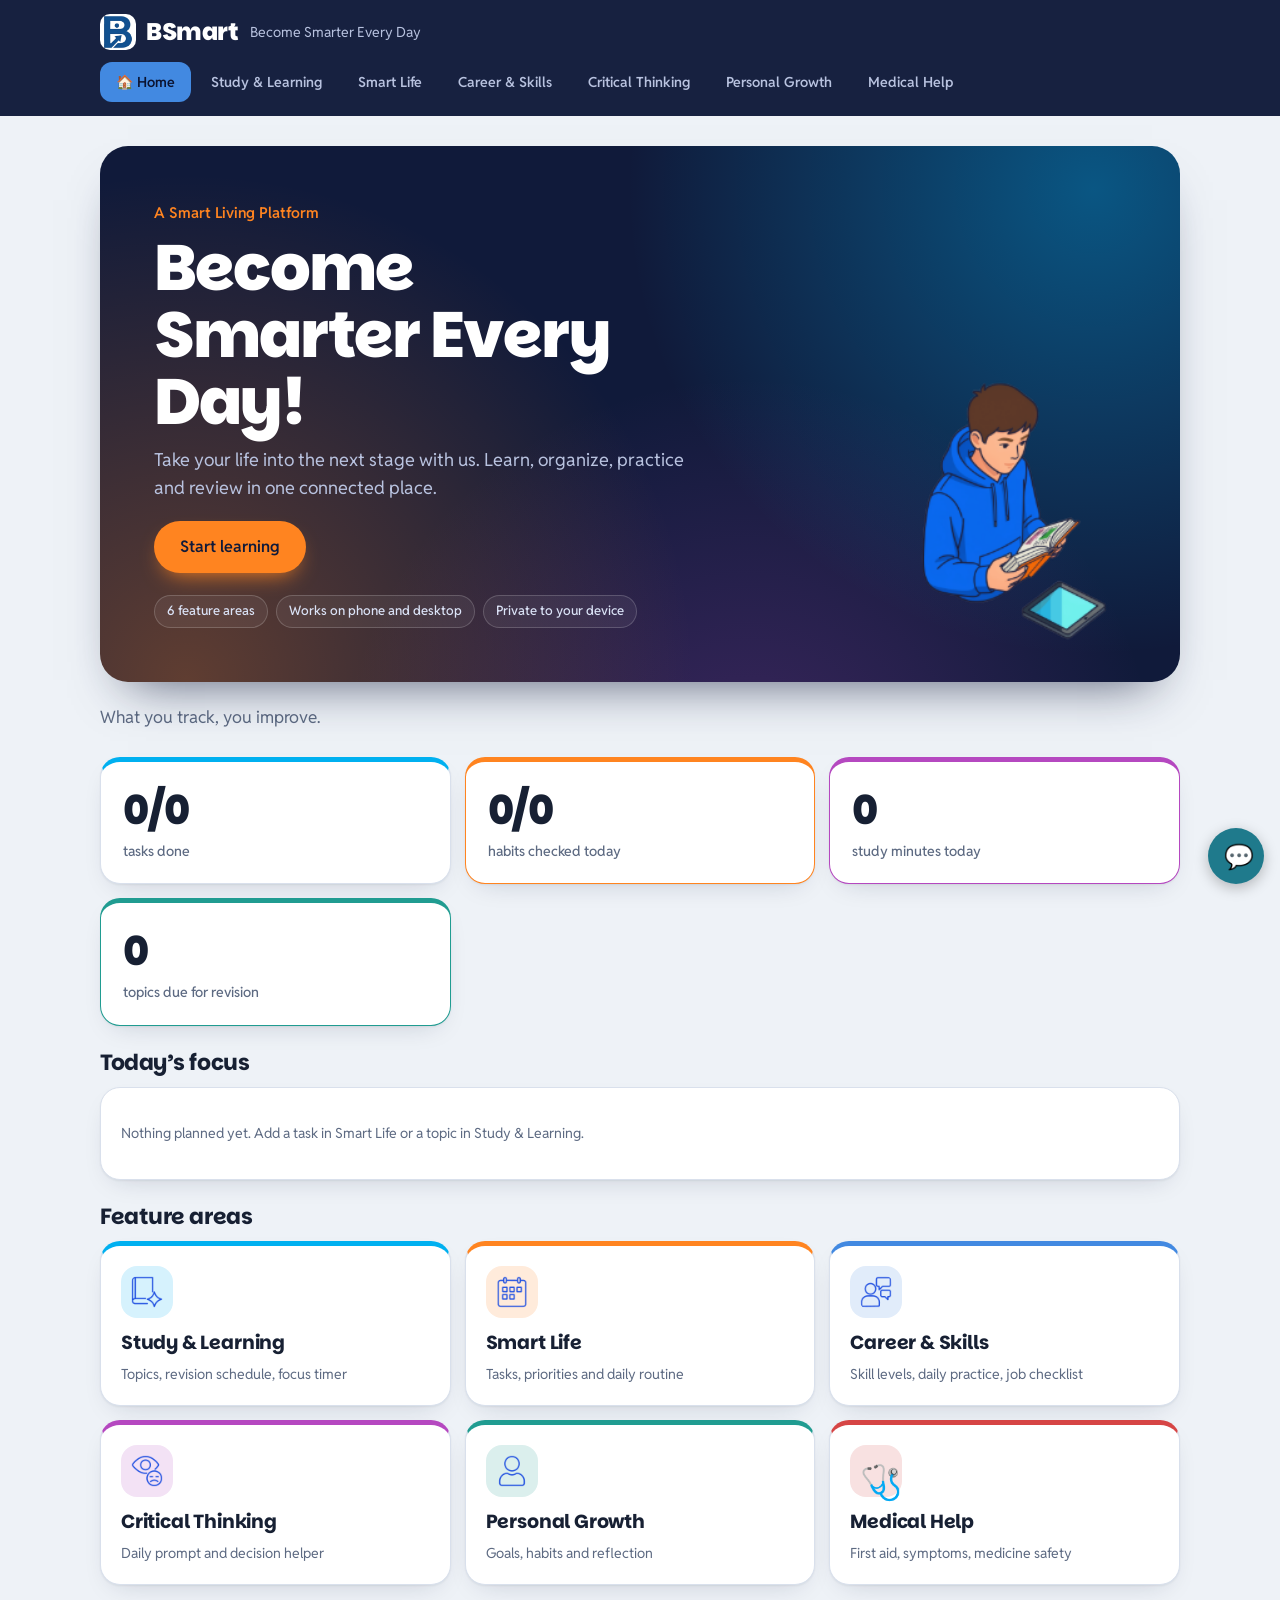
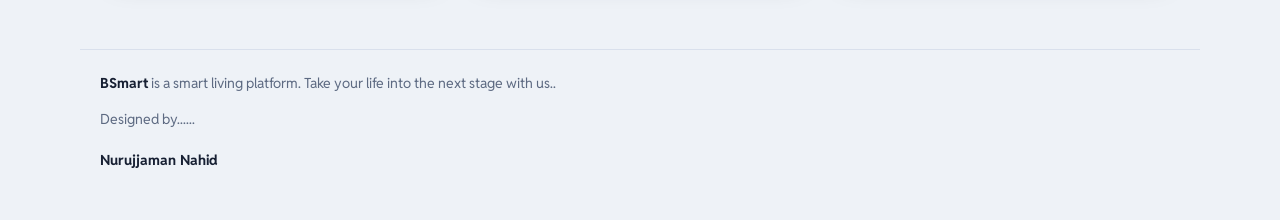
==== commit d1d28cda: "Add files via upload" ====
--- a/index.html
+++ b/index.html
@@ -6,263 +6,22 @@
 <title>BSmart – Become Smarter Every Day</title>
 <link rel="preconnect" href="https://fonts.googleapis.com">
 <link href="https://fonts.googleapis.com/css2?family=Parkinsans:wght@500;700;800&family=Reddit+Sans:wght@400;500;600&display=swap" rel="stylesheet">
-<style>
-:root{--bg:#eef2f7;--card:#fff;--ink:#172033;--mute:#5d6a82;--line:#d9e0ec;--pri:#2f5bea;--priInk:#fff;--soft:#e4ebff;--ok:#1f9d6b;--warn:#c77a00;--bad:#d64545;--badSoft:#fdeaea;color-scheme:light;box-sizing:border-box;padding-top:env(safe-area-inset-top,0px);padding-bottom:env(safe-area-inset-bottom,0px)}
-@media (prefers-color-scheme:dark){:root:not([data-theme="light"]){--bg:#0f1524;--card:#18203a;--ink:#e8edf8;--mute:#9aa7c2;--line:#2a3558;--pri:#7c9bff;--priInk:#0f1524;--soft:#222d55;--ok:#4cc99a;--warn:#f0b04a;--bad:#ff8080;--badSoft:#3a2330;color-scheme:dark}}
-:root[data-theme="dark"]{--bg:#0f1524;--card:#18203a;--ink:#e8edf8;--mute:#9aa7c2;--line:#2a3558;--pri:#7c9bff;--priInk:#0f1524;--soft:#222d55;--ok:#4cc99a;--warn:#f0b04a;--bad:#ff8080;--badSoft:#3a2330;color-scheme:dark}
-*{box-sizing:border-box}html,body{margin:0}
-body{background:var(--bg);color:var(--ink);font:16px/1.5 Figtree,system-ui,sans-serif}
-h1,h2,h3{font-family:'Bricolage Grotesque',Figtree,sans-serif;margin:0;line-height:1.15}
-header{position:sticky;top:0;z-index:5;background:var(--bg);border-bottom:1px solid var(--line)}
-.bar{max-width:980px;margin:auto;padding:12px 16px 0}
-.brand{display:flex;align-items:baseline;gap:10px}.brand h1{font-size:26px;font-weight:800}.brand span{color:var(--mute);font-size:14px}
-nav{display:flex;gap:6px;overflow-x:auto;padding:10px 0 12px;scrollbar-width:none}
-nav a{white-space:nowrap;text-decoration:none;color:var(--mute);padding:7px 13px;border-radius:99px;font-weight:600;font-size:14px;border:1px solid transparent}
-nav a.on{background:var(--pri);color:var(--priInk)}
-nav a.med.on{background:var(--bad);color:#fff}
-main{max-width:980px;margin:auto;padding:20px 16px 60px}
-.hero{font-size:clamp(26px,5vw,40px);font-weight:800;max-width:18ch}
-.sub{color:var(--mute);margin:8px 0 20px;max-width:60ch}
-.grid{display:grid;gap:14px;grid-template-columns:repeat(auto-fit,minmax(260px,1fr))}
-.card{background:var(--card);border:1px solid var(--line);border-radius:14px;padding:16px}
-.card h3{font-size:18px;margin-bottom:10px}
-.stat b{display:block;font:800 30px 'Bricolage Grotesque',sans-serif}.stat small{color:var(--mute)}
-.row{display:flex;align-items:center;gap:10px;padding:8px 0;border-top:1px solid var(--line)}
-.row:first-of-type{border-top:0}.row .g{flex:1;min-width:0;overflow-wrap:anywhere}
-.done .g{text-decoration:line-through;color:var(--mute)}
-.add{display:flex;gap:8px;margin-top:10px;flex-wrap:wrap}
-input,select,textarea{font:inherit;color:var(--ink);background:var(--bg);border:1px solid var(--line);border-radius:9px;padding:8px 10px;min-width:0}
-input[type=text],textarea{flex:1;min-width:120px}textarea{width:100%;min-height:80px}
-input[type=range]{padding:0;accent-color:var(--pri)}
-button{font:inherit;font-weight:600;cursor:pointer;border:0;border-radius:9px;padding:8px 14px;background:var(--pri);color:var(--priInk)}
-button.ghost{background:var(--soft);color:var(--ink)}button.x{background:none;color:var(--mute);padding:4px 8px}
-:focus-visible{outline:3px solid var(--pri);outline-offset:2px}
-.tag{font-size:12px;font-weight:600;border-radius:99px;padding:2px 9px;background:var(--soft)}
-.tag.h{background:var(--badSoft);color:var(--bad)}.tag.ok{color:var(--ok)}.tag.w{color:var(--warn)}
-.muted{color:var(--mute);font-size:14px}
-.timer{font:800 56px 'Bricolage Grotesque',sans-serif;text-align:center;margin:6px 0}
-.bar2{height:8px;border-radius:9px;background:var(--soft);overflow:hidden}.bar2>i{display:block;height:100%;background:var(--pri)}
-.alert{background:var(--badSoft);border:1px solid var(--bad);border-radius:12px;padding:12px 14px;margin-bottom:16px}
-.alert b{color:var(--bad)}
-a.btn{display:inline-block;text-decoration:none;background:var(--bad);color:#fff;font-weight:600;padding:9px 14px;border-radius:9px;margin-top:8px}
-ol,ul{margin:6px 0 0;padding-left:20px}li{margin:3px 0}
-.click{cursor:pointer;text-align:left}.click:hover{border-color:var(--pri)}
-@media (prefers-reduced-motion:no-preference){.bar2>i{transition:width .3s}}
-body{font-family:'Reddit Sans',system-ui,sans-serif;--c-study:#00b0f0;--c-life:#ff8420;--c-career:#4289e1;--c-think:#b548c0;--c-growth:#209c91;--c-medical:#d64545}
-h1,h2,h3,.timer,.stat b{font-family:Parkinsans,'Reddit Sans',sans-serif}
-body[data-v=home],body[data-v=career]{--pri:#4289e1;--priInk:#0b1330}
-body[data-v=study]{--pri:#00b0f0;--priInk:#0b1330}
-body[data-v=life]{--pri:#ff8420;--priInk:#0b1330}
-body[data-v=think]{--pri:#b548c0;--priInk:#fff}
-body[data-v=growth]{--pri:#209c91;--priInk:#0b1330}
-body[data-v=medical]{--pri:#d64545;--priInk:#fff}
-header{background:#101a3a;border-bottom:0}
-.brand h1{color:#fff}.brand h1::before{content:"";display:inline-block;width:12px;height:12px;border-radius:50%;background:#ff8420;margin-right:8px}.brand span{color:#b8c2df}
-header nav a{color:#b8c2df}header nav a.on{color:var(--priInk)}header nav a.med.on{color:#fff}
-.card{border-radius:18px}
-.banner{position:relative;overflow:hidden;border-radius:22px;padding:34px 26px;margin-bottom:22px;color:#fff;background:radial-gradient(circle at 92% 8%,#00b0f066,transparent 42%),radial-gradient(circle at 8% 100%,#ff842055,transparent 45%),radial-gradient(circle at 60% 120%,#b548c044,transparent 45%),#101a3a}
-.banner small{color:#ff8420;font-weight:600;font-size:15px}
-.banner h2{font-size:clamp(32px,7vw,56px);font-weight:800;margin:8px 0 10px;max-width:14ch}
-.banner p{color:#b8c2df;max-width:46ch;margin:0 0 18px}
-.banner button{background:#ff8420;color:#101a3a;padding:11px 20px;border-radius:99px}
-.hero{position:relative;padding-left:16px}.hero::before{content:"";position:absolute;left:0;top:4px;bottom:4px;width:6px;border-radius:9px;background:var(--pri)}
-.stat{border-top:5px solid var(--c-study)}.stat:nth-child(2){border-color:var(--c-life)}.stat:nth-child(3){border-color:var(--c-think)}.stat:nth-child(4){border-color:var(--c-growth)}
-.card.click{border-top:5px solid var(--cc,var(--pri));font:inherit;color:inherit;width:100%}
-.card.click h3{color:var(--ink)}
-.tag.w{background:#ff842022}
-.banner img{position:absolute;right:20px;bottom:0;height:min(88%,270px)}
-.banner>*:not(img){position:relative}
-.ic{display:block;width:42px;height:42px;margin-bottom:10px}
-@media(max-width:560px){.banner img{opacity:.22;right:0}}
-:root{--sh:0 1px 2px rgba(16,26,58,.06),0 10px 28px -14px rgba(16,26,58,.22)}
-body{line-height:1.6}
-.bar,main,footer{max-width:1120px}.bar{padding:14px 20px 0}main{padding:30px 20px 64px}
-header{background:rgba(16,26,58,.97);backdrop-filter:blur(10px);box-shadow:0 1px 0 rgba(255,255,255,.07)}
-.brand{gap:12px;align-items:center}.brand h1{font-size:24px;letter-spacing:-.02em;display:flex;align-items:center;gap:10px}
-.brand h1::before{content:"B";display:grid;place-items:center;width:34px;height:34px;margin:0;border-radius:10px;font-size:19px;color:#101a3a;background:linear-gradient(135deg,#00b0f0,#4289e1 55%,#ff8420)}
-nav{gap:4px;padding:12px 0 14px}header nav a{padding:8px 15px;border-radius:12px;transition:background .15s,color .15s}header nav a:not(.on):hover{background:rgba(255,255,255,.09);color:#fff}
-.card{border-radius:20px;padding:20px;box-shadow:var(--sh)}.card h3{font-size:19px;letter-spacing:-.01em}
-.card.click{text-align:left;transition:transform .18s,box-shadow .18s}.card.click:hover{transform:translateY(-3px);box-shadow:0 16px 34px -14px rgba(16,26,58,.4)}.card.click .muted{display:block;line-height:1.5;margin-top:6px}
-#app>h3{font-size:22px;letter-spacing:-.02em}
-.hero{display:flex;align-items:center;gap:14px;padding-left:0;max-width:none;font-size:clamp(26px,4.4vw,38px);letter-spacing:-.025em}.hero::before{display:none}
-.hi,.ic{flex:none;border-radius:16px;background:color-mix(in srgb,var(--cc,var(--pri)) 16%,var(--card))}.hi{width:54px;height:54px;padding:10px}.ic{width:52px;height:52px;padding:10px;margin-bottom:14px}
-.sub{font-size:17px;margin:10px 0 26px;max-width:62ch}
-.stat{padding:20px 22px}.stat b{font-size:40px;letter-spacing:-.03em}.stat small{font-size:14px;font-weight:500}
-.banner{padding:clamp(28px,5vw,54px);border-radius:28px;box-shadow:0 26px 50px -28px rgba(16,26,58,.75)}
-.banner h2{font-size:clamp(34px,6.4vw,64px);letter-spacing:-.03em;line-height:1.05;max-width:12ch}.banner p{font-size:18px}
-.banner button{font-size:16px;padding:13px 26px;box-shadow:0 10px 22px -10px #ff8420}.banner img{height:min(92%,330px);right:4%}
-.chips{display:flex;flex-wrap:wrap;gap:8px;margin-top:22px}.chips span{font-size:13px;font-weight:500;color:#dbe3f7;border:1px solid rgba(255,255,255,.18);background:rgba(255,255,255,.06);border-radius:99px;padding:5px 12px}
-.row{padding:11px 0}
-input,select,textarea{border-radius:11px;padding:10px 12px}input:focus,select:focus,textarea:focus{border-color:var(--pri);outline:3px solid color-mix(in srgb,var(--pri) 30%,transparent);outline-offset:0}
-input[type=checkbox]{width:20px;height:20px;accent-color:var(--pri);flex:none}
-button{border-radius:11px;padding:10px 16px;transition:filter .15s,transform .1s}button:hover{filter:brightness(1.08)}button:active{transform:translateY(1px)}
-.tag{padding:3px 10px}
-details{border:1px solid var(--line);border-radius:12px;padding:10px 14px;background:var(--bg)}details[open]{border-color:var(--pri)}summary{cursor:pointer}
-.alert{border-radius:16px;border-left:6px solid var(--bad);padding:16px 18px}
-footer{margin:0 auto;padding:22px 20px 30px;color:var(--mute);font-size:14px;border-top:1px solid var(--line)}footer b{color:var(--ink)}
-a.brand{text-decoration:none;color:inherit}.back{margin-bottom:18px;padding:8px 14px}
-.brand h1::before{display:none}.lg{width:36px;height:36px;border-radius:10px;display:block}
-</style>
+
+  <link rel="stylesheet" href="style.css">
 </head>
 <body>
 <header><div class="bar"><a class="brand" href="#home" onclick="go('home');return false" aria-label="BSmart home"><h1><img class="lg" src="[data-uri]" alt="">BSmart</h1><span>Become Smarter Every Day</span></a><nav id="nav"></nav></div></header>
 <main id="app"></main>
-<footer><b>BSmart</b> is a smart living platform. Take your life into the next stage with us.</footer>
-<script>
-var IMG={m:'[data-uri]',study:'[data-uri]',life:'[data-uri]',career:'[data-uri]',think:'[data-uri]',growth:'[data-uri]'};var K='bsmart1',S={tasks:[],topics:[],mins:{},habits:[],goals:[],skills:{},journal:[],dec:[],jobs:{},routine:[{n:'Plan the top 3 tasks',d:''},{n:'Drink water & stretch',d:''},{n:'30 minutes of focused study',d:''},{n:'Review the day',d:''}]};
-try{Object.assign(S,JSON.parse(localStorage.getItem(K)||'{}'))}catch(e){}
-function save(){try{localStorage.setItem(K,JSON.stringify(S))}catch(e){}}
-function ds(d){d=d||new Date();return d.getFullYear()+'-'+String(d.getMonth()+1).padStart(2,'0')+'-'+String(d.getDate()).padStart(2,'0')}
-var T=ds();
-function esc(s){return String(s).replace(/[&<>"]/g,function(c){return{'&':'&amp;','<':'&lt;','>':'&gt;','"':'&quot;'}[c]})}
-function v(id){var e=document.getElementById(id);var x=e?e.value.trim():'';if(e&&e.type!=='range')e.value='';return x}
-function addDays(s,n){var d=new Date(s+'T00:00:00');d.setDate(d.getDate()+n);return ds(d)}
-function streak(h){var n=0,d=h.days.indexOf(T)>-1?T:addDays(T,-1);while(h.days.indexOf(d)>-1){n++;d=addDays(d,-1)}return n}
-function pct(n,t){return t?Math.round(n/t*100):0}
-function bar(p){return '<div class="bar2"><i style="width:'+p+'%"></i></div>'}
-function dayN(){return Math.floor(Date.now()/864e5)}
-var INT=[1,3,7,14,30];
-function due(t){return addDays(t.last,INT[Math.min(t.step,INT.length-1)])}
-function dueList(){return S.topics.filter(function(t){return due(t)<=T})}
+<footer><b>BSmart</b> is a smart living platform. Take your life into the next stage with us..
+<p>Designed by...... <h4><b>Nurujjaman Nahid</b></h4></p></footer>
 
-var TABS=[['home','🏠 Home'],['study','Study & Learning'],['life','Smart Life'],['career','Career & Skills'],['think','Critical Thinking'],['growth','Personal Growth'],['medical','Medical Help']];
-var view=(location.hash||'#home').slice(1);if(!TABS.some(function(t){return t[0]===view}))view='home';
-function go(x){view=x;location.hash=x;render();scrollTo(0,0)}
-function render(){
- document.body.dataset.v=view;
- document.getElementById('nav').innerHTML=TABS.map(function(t){return '<a href="#'+t[0]+'" class="'+(t[0]===view?'on ':'')+(t[0]==='medical'?'med':'')+'" onclick="go(\''+t[0]+'\');return false">'+t[1]+'</a>'}).join('');
- document.getElementById('app').innerHTML=V[view]();
- if(view!=='home')document.getElementById('app').insertAdjacentHTML('afterbegin','<button class="ghost back" onclick="go(\'home\')">← Home</button>');
- var hh=document.querySelector('#app .hero');if(hh)hh.insertAdjacentHTML('afterbegin',IMG[view]?'<img class="hi" src="'+IMG[view]+'" alt="">':'<span class="hi" style="font-size:28px;text-align:center;padding:6px">🩺</span>');
-}
-window.addEventListener('hashchange',function(){var x=location.hash.slice(1);if(x!==view&&TABS.some(function(t){return t[0]===x})){view=x;render()}});
-document.addEventListener('keydown',function(e){if(e.key==='Enter'&&e.target.dataset&&e.target.dataset.go){window[e.target.dataset.go]()}});
 
-var QUOTES=['Small steps every day beat big plans never started.','What you track, you improve.','Consistency is a skill. Practise it.','Ask one better question today.'];
-var PROMPTS=['What is one belief you hold that you have never tested?','Who benefits if this claim is true? Who loses?','What evidence would change your mind about your last big decision?','What is the strongest argument against your own opinion?','Which of today’s “facts” came from a source you cannot name?','What would you do differently if you knew nobody would judge you?','What assumption are you making that you could check in five minutes?'];
-var SK=[['Writing','Write 100 words today about something you learned. Edit once.'],['Speaking','Explain one idea aloud in 60 seconds, as if to a friend.'],['Collaboration','Offer help to one teammate and ask for one piece of feedback.'],['Confidence','Do one small thing today that makes you slightly nervous.'],['Digital tools','Learn one shortcut or feature in a tool you use daily.']];
-var JOB=['Update CV with latest projects','Write a short professional summary','Create or refresh LinkedIn profile','Collect 2–3 portfolio samples','Practise 5 common interview questions','Find 5 roles to apply for this week'];
-
-var V={};
-V.home=function(){
- var td=S.tasks.filter(function(t){return t.done}).length,hd=S.habits.filter(function(h){return h.days.indexOf(T)>-1}).length,dl=dueList(),pend=S.tasks.filter(function(t){return !t.done}).slice(0,3);
- return '<div class="banner"><small>A Smart Living Platform</small><h2>Become Smarter Every Day!</h2><p>Take your life into the next stage with us. Learn, organize, practice and review in one connected place.</p><button onclick="go(\'study\')">Start learning</button><div class="chips"><span>6 feature areas</span><span>Works on phone and desktop</span><span>Private to your device</span></div><img src="'+IMG.m+'" alt=""></div><p class="sub" style="margin-top:0">'+QUOTES[dayN()%QUOTES.length]+'</p>'+
- '<div class="grid"><div class="card stat"><b>'+td+'/'+S.tasks.length+'</b><small>tasks done</small></div><div class="card stat"><b>'+hd+'/'+S.habits.length+'</b><small>habits checked today</small></div><div class="card stat"><b>'+(S.mins[T]||0)+'</b><small>study minutes today</small></div><div class="card stat"><b>'+dl.length+'</b><small>topics due for revision</small></div></div>'+
- '<h3 style="margin:24px 0 12px">Today’s focus</h3><div class="card">'+(pend.length||dl.length?pend.map(function(t){return '<div class="row"><span class="g">'+esc(t.t)+'</span><span class="tag">task</span></div>'}).join('')+dl.slice(0,3).map(function(t){return '<div class="row"><span class="g">Revise: '+esc(t.t)+'</span><span class="tag w">revision</span></div>'}).join(''):'<p class="muted">Nothing planned yet. Add a task in Smart Life or a topic in Study & Learning.</p>')+'</div>'+
- '<h3 style="margin:24px 0 12px">Feature areas</h3><div class="grid">'+TABS.slice(1).map(function(t){var d={study:'Topics, revision schedule, focus timer',life:'Tasks, priorities and daily routine',career:'Skill levels, daily practice, job checklist',think:'Daily prompt and decision helper',growth:'Goals, habits and reflection',medical:'First aid, symptoms, medicine safety'}[t[0]];return '<button class="card click" style="--cc:var(--c-'+t[0]+')" onclick="go(\''+t[0]+'\')">'+(IMG[t[0]]?'<img class="ic" src="'+IMG[t[0]]+'" alt="">':'<span class="ic" style="font-size:34px">🩺</span>')+'<h3>'+t[1]+'</h3><span class="muted">'+d+'</span></button>'}).join('')+'</div>';
-};
-/* STUDY */
-var tm=null,left=1500;
-V.study=function(){
- var m=Math.floor(left/60),s=left%60;
- return '<h2 class="hero">Study & Learning</h2><p class="sub">Add what you are learning. BSmart reminds you to revise at 1, 3, 7, 14 and 30 days.</p><div class="grid">'+
- '<div class="card"><h3>Topics</h3>'+(S.topics.length?S.topics.map(function(t,i){var dd=due(t),isd=dd<=T;return '<div class="row"><span class="g">'+esc(t.t)+'<br><small class="muted">next revision '+(isd?'<b class="tag h">due now</b>':dd)+'</small></span>'+(isd?'<button class="ghost" onclick="rev('+i+')">Revised</button>':'')+'<button class="x" aria-label="Delete" onclick="delTopic('+i+')">✕</button></div>'}).join(''):'<p class="muted">No topics yet. Add the first one below.</p>')+'<div class="add"><input type="text" id="tp" placeholder="e.g. Photosynthesis" data-go="addTopic"><button onclick="addTopic()">Add topic</button></div></div>'+
- '<div class="card"><h3>Focus timer</h3><div class="timer" id="tmr">'+String(m).padStart(2,'0')+':'+String(s).padStart(2,'0')+'</div><div class="add" style="justify-content:center"><button onclick="tStart()">'+(tm?'Pause':'Start 25 min')+'</button><button class="ghost" onclick="tReset()">Reset</button></div><p class="muted" style="text-align:center">Studied today: <b>'+(S.mins[T]||0)+' min</b></p></div></div>';
-};
-function addTopic(){var t=v('tp');if(!t)return;S.topics.push({t:t,last:T,step:0});save();render()}
-function rev(i){S.topics[i].last=T;S.topics[i].step++;save();render()}
-function delTopic(i){S.topics.splice(i,1);save();render()}
-function tStart(){if(tm){clearInterval(tm);tm=null;render();return}tm=setInterval(function(){left--;if(left<=0){clearInterval(tm);tm=null;left=1500;S.mins[T]=(S.mins[T]||0)+25;save();if(view==='study')render();alert('Session complete! +25 minutes logged.');return}var e=document.getElementById('tmr');if(e)e.textContent=String(Math.floor(left/60)).padStart(2,'0')+':'+String(left%60).padStart(2,'0')},1000);render()}
-function tReset(){clearInterval(tm);tm=null;left=1500;render()}
-/* LIFE */
-V.life=function(){
- var ord={H:0,M:1,L:2},tk=S.tasks.map(function(t,i){return{t:t,i:i}}).sort(function(a,b){return a.t.done-b.t.done||ord[a.t.p]-ord[b.t.p]});
- return '<h2 class="hero">Smart Life & Productivity</h2><p class="sub">Decide what matters, then do it. Tasks with a time act as your daily reminder list.</p><div class="grid">'+
- '<div class="card"><h3>Tasks</h3>'+(tk.length?tk.map(function(o){var t=o.t;return '<div class="row '+(t.done?'done':'')+'"><input type="checkbox" '+(t.done?'checked':'')+' aria-label="Done" onchange="tog('+o.i+')"><span class="g">'+esc(t.t)+(t.time?' <small class="muted">⏰ '+esc(t.time)+'</small>':'')+'</span><span class="tag '+(t.p==='H'?'h':'')+'">'+{H:'High',M:'Medium',L:'Low'}[t.p]+'</span><button class="x" aria-label="Delete" onclick="delTask('+o.i+')">✕</button></div>'}).join(''):'<p class="muted">No tasks yet.</p>')+'<div class="add"><input type="text" id="tk" placeholder="New task" data-go="addTask"><select id="tpri"><option value="H">High</option><option value="M" selected>Medium</option><option value="L">Low</option></select><input type="time" id="ttm" aria-label="Time"><button onclick="addTask()">Add</button></div></div>'+
- '<div class="card"><h3>Daily routine</h3>'+S.routine.map(function(r,i){var d=r.d===T;return '<div class="row '+(d?'done':'')+'"><input type="checkbox" '+(d?'checked':'')+' aria-label="Done" onchange="rt('+i+')"><span class="g">'+esc(r.n)+'</span></div>'}).join('')+'<div class="add"><input type="text" id="rtn" placeholder="Add routine step" data-go="addRt"><button onclick="addRt()">Add</button></div><p class="muted">Routine resets every day.</p></div></div>';
-};
-function addTask(){var t=v('tk');if(!t)return;var p=document.getElementById('tpri').value,tt=document.getElementById('ttm').value;S.tasks.push({t:t,p:p,time:tt,done:false});save();render()}
-function tog(i){S.tasks[i].done=!S.tasks[i].done;save();render()}
-function delTask(i){S.tasks.splice(i,1);save();render()}
-function rt(i){S.routine[i].d=S.routine[i].d===T?'':T;save();render()}
-function addRt(){var t=v('rtn');if(!t)return;S.routine.push({n:t,d:''});save();render()}
-/* CAREER */
-V.career=function(){
- var k=SK[dayN()%SK.length];
- return '<h2 class="hero">Career, Digital & Communication Skills</h2><p class="sub">Rate yourself honestly, then practise the lowest skill first.</p><div class="grid">'+
- '<div class="card"><h3>Skill levels</h3>'+SK.map(function(s){var l=S.skills[s[0]]||0;return '<div style="margin:10px 0"><div class="row" style="border:0;padding:0"><span class="g">'+s[0]+'</span><b>'+l+'/5</b></div><input type="range" min="0" max="5" value="'+l+'" style="width:100%" aria-label="'+s[0]+' level" onchange="sk(\''+s[0]+'\',this.value)"></div>'}).join('')+'</div>'+
- '<div class="card"><h3>Today’s practice: '+k[0]+'</h3><p>'+k[1]+'</p><p class="muted">A new skill comes up each day.</p><h3 style="margin-top:18px">Job-ready checklist</h3>'+JOB.map(function(j,i){var d=S.jobs[i];return '<div class="row '+(d?'done':'')+'"><input type="checkbox" '+(d?'checked':'')+' aria-label="'+esc(j)+'" onchange="jb('+i+')"><span class="g">'+j+'</span></div>'}).join('')+bar(pct(Object.keys(S.jobs).filter(function(k){return S.jobs[k]}).length,JOB.length))+'</div></div>';
-};
-function sk(n,x){S.skills[n]=+x;save();render()}
-function jb(i){S.jobs[i]=!S.jobs[i];save();render()}
-/* THINK */
-V.think=function(){
- var p=0,c=0;S.dec.forEach(function(d){d.s==='p'?p+=d.w:c+=d.w});
- var verdict=S.dec.length?(p>c?'Pros outweigh cons':p<c?'Cons outweigh pros':'Evenly balanced'):'Add pros and cons to compare';
- return '<h2 class="hero">Knowledge & Critical Thinking</h2><p class="sub">Stay curious, question claims, and weigh decisions with evidence.</p><div class="grid">'+
- '<div class="card"><h3>Question of the day</h3><p style="font-size:18px">'+PROMPTS[dayN()%PROMPTS.length]+'</p><h3 style="margin:16px 0 8px">Before you believe a claim</h3><ol><li>Who said it, and why?</li><li>What is the evidence?</li><li>What would prove it wrong?</li><li>Do other reliable sources agree?</li></ol></div>'+
- '<div class="card"><h3>Decision helper</h3><div class="add" style="margin:0 0 8px"><input type="text" id="dt" placeholder="A pro or a con" data-go="addDec"><select id="ds"><option value="p">Pro</option><option value="c">Con</option></select><select id="dw" aria-label="Weight"><option>1</option><option>2</option><option selected>3</option><option>4</option><option>5</option></select><button onclick="addDec()">Add</button></div><p class="muted">Weight 1 = minor, 5 = critical.</p>'+S.dec.map(function(d,i){return '<div class="row"><span class="tag '+(d.s==='p'?'ok':'h')+'">'+(d.s==='p'?'Pro':'Con')+' '+d.w+'</span><span class="g">'+esc(d.t)+'</span><button class="x" aria-label="Delete" onclick="delDec('+i+')">✕</button></div>'}).join('')+'<p><b>'+verdict+'</b> <span class="muted">(pros '+p+' · cons '+c+')</span></p>'+(S.dec.length?'<button class="ghost" onclick="S.dec=[];save();render()">Clear</button>':'')+'</div></div>';
-};
-function addDec(){var t=v('dt');if(!t)return;S.dec.push({t:t,s:document.getElementById('ds').value,w:+document.getElementById('dw').value});save();render()}
-function delDec(i){S.dec.splice(i,1);save();render()}
-/* GROWTH */
-V.growth=function(){
- return '<h2 class="hero">Personal Growth</h2><p class="sub">Set goals, build habits, and reflect on how you are doing.</p><div class="grid">'+
- '<div class="card"><h3>Goals</h3>'+(S.goals.length?S.goals.map(function(g,i){return '<div style="margin:10px 0"><div class="row" style="border:0;padding:0"><span class="g">'+esc(g.t)+'</span><b>'+g.p+'%</b><button class="x" aria-label="Delete" onclick="S.goals.splice('+i+',1);save();render()">✕</button></div><input type="range" min="0" max="100" step="5" value="'+g.p+'" style="width:100%" aria-label="Progress" onchange="gp('+i+',this.value)"></div>'}).join(''):'<p class="muted">No goals yet. What do you want to reach?</p>')+'<div class="add"><input type="text" id="gl" placeholder="e.g. Finish IELTS prep" data-go="addGoal"><button onclick="addGoal()">Add goal</button></div></div>'+
- '<div class="card"><h3>Habits</h3>'+(S.habits.length?S.habits.map(function(h,i){var d=h.days.indexOf(T)>-1;return '<div class="row '+(d?'done':'')+'"><input type="checkbox" '+(d?'checked':'')+' aria-label="Done today" onchange="hb('+i+')"><span class="g">'+esc(h.n)+'</span><span class="tag w">'+streak(h)+' day streak</span><button class="x" aria-label="Delete" onclick="S.habits.splice('+i+',1);save();render()">✕</button></div>'}).join(''):'<p class="muted">No habits yet.</p>')+'<div class="add"><input type="text" id="hn" placeholder="e.g. Read 10 pages" data-go="addHab"><button onclick="addHab()">Add habit</button></div></div>'+
- '<div class="card" style="grid-column:1/-1"><h3>Reflection</h3><textarea id="jr" placeholder="How was today? What went well? What will you change tomorrow?"></textarea><div class="add"><select id="jm" aria-label="Mood"><option>😊 Good</option><option>😐 Okay</option><option>😔 Low</option></select><button onclick="addJ()">Save entry</button></div>'+S.journal.slice().reverse().slice(0,5).map(function(j){return '<div class="row"><span class="g"><small class="muted">'+j.d+' · '+j.m+'</small><br>'+esc(j.t)+'</span></div>'}).join('')+'</div></div>';
-};
-function addGoal(){var t=v('gl');if(!t)return;S.goals.push({t:t,p:0});save();render()}
-function gp(i,x){S.goals[i].p=+x;save();render()}
-function addHab(){var t=v('hn');if(!t)return;S.habits.push({n:t,days:[]});save();render()}
-function hb(i){var h=S.habits[i],k=h.days.indexOf(T);k>-1?h.days.splice(k,1):h.days.push(T);save();render()}
-function addJ(){var t=v('jr');if(!t)return;S.journal.push({d:T,m:document.getElementById('jm').value,t:t});save();render()}
-/* MEDICAL */
-var FA=[['Severe bleeding',['Press firmly on the wound with a clean cloth.','Keep pressing. Add more cloth on top if it soaks through.','Raise the injured limb if you can.','Get emergency help for heavy bleeding.']],['Burns',['Cool the burn under running cool water for about 20 minutes.','Remove rings or tight items near the burn.','Cover loosely with a clean non-fluffy cloth.','No ice, butter or toothpaste. Get help for large burns, or burns on the face or hands.']],['Choking (adult, conscious)',['Encourage them to keep coughing.','If they cannot cough or breathe: give 5 firm back blows between the shoulder blades.','Then 5 abdominal thrusts. Alternate until clear.','If they collapse, call for help and start CPR.']],['CPR (adult, not breathing)',['Call 999 or ask someone to call.','Push hard and fast in the centre of the chest, about 100–120 per minute.','Let the chest rise fully between pushes.','Continue until help arrives or the person recovers.']],['Fainting',['Lay the person flat and raise their legs.','Loosen tight clothing and give fresh air.','Do not give food or drink until fully awake.','Get help if they do not wake quickly.']]];
-var SY=[['Emergency now',['Chest pain or pressure','Severe difficulty breathing','Face droop, arm weakness or slurred speech (possible stroke)','Seizure, confusion or unconsciousness','Heavy bleeding that will not stop']],['See a doctor soon',['Fever lasting more than 3 days','Vomiting or diarrhoea with signs of dehydration','Pain that is getting worse','Symptoms in infants, older people or pregnancy']],['Often manageable at home',['Mild cold or sore throat: rest and fluids','Mild diarrhoea: oral rehydration solution (ORS)','Minor cuts: wash and cover','Mild headache: rest and water']]];
-var MS=['Read the label and check the expiry date.','Never exceed the dose on the label or from your doctor.','Do not take antibiotics without a prescription.','Tell the doctor or pharmacist about allergies and other medicines.','Keep all medicines out of children’s reach.','Do not share prescription medicines.'];
-V.medical=function(){
- return '<h2 class="hero">Primary Medical Help</h2><p class="sub">Quick guidance for first aid, early symptoms and medicine safety.</p><div class="alert"><b>In an emergency call 999 (Bangladesh).</b> This page is general guidance only. It does not replace a doctor.<br><a class="btn" href="https://www.google.com/maps/search/hospitals+near+me" target="_blank" rel="noopener">Find nearby hospitals</a></div><div class="grid">'+
- '<div class="card"><h3>First aid</h3>'+FA.map(function(f){return '<details style="margin:8px 0"><summary><b>'+f[0]+'</b></summary><ol>'+f[1].map(function(s){return '<li>'+s+'</li>'}).join('')+'</ol></details>'}).join('')+'</div>'+
- '<div class="card"><h3>Symptom guide</h3>'+SY.map(function(s,i){return '<p style="margin:10px 0 0"><span class="tag '+(i===0?'h':i===1?'w':'ok')+'">'+s[0]+'</span></p><ul>'+s[1].map(function(x){return '<li>'+x+'</li>'}).join('')+'</ul>'}).join('')+'</div>'+
- '<div class="card"><h3>Medicine safety</h3><ul>'+MS.map(function(x){return '<li>'+x+'</li>'}).join('')+'</ul></div></div>';
-};
-render();
-</script>
 <!-- BSmart AI চ্যাট উইজেট
-     ব্যবহার: এই পুরো কোড আপনার index.html-এর </body> ট্যাগের ঠিক আগে পেস্ট করুন।
+     ব্যবহার: এই পুরো কোড আপনার index.html-এর   <script src="script.js"></script>
+</body> ট্যাগের ঠিক আগে পেস্ট করুন।
      নিচের WORKER_URL-এ আপনার Cloudflare Worker-এর লিংক বসান। -->
 
-<style>
-  :root {
-    --bs-ink: #14213d;
-    --bs-accent: #1f7a8c;
-    --bs-bg: #ffffff;
-    --bs-soft: #eef3f6;
-    --bs-text: #1b1f27;
-  }
-  @media (prefers-color-scheme: dark) {
-    :root { --bs-bg: #182030; --bs-soft: #232d42; --bs-text: #eef1f6; --bs-accent: #4fb3c4; }
-  }
-  #bs-fab {
-    position: fixed; right: 16px; bottom: 16px; z-index: 9998;
-    width: 56px; height: 56px; border: 0; border-radius: 50%;
-    background: var(--bs-accent); color: #fff; font-size: 24px; cursor: pointer;
-    box-shadow: 0 4px 14px rgba(0,0,0,.25);
-  }
-  #bs-fab:focus-visible, #bs-send:focus-visible, #bs-input:focus-visible { outline: 3px solid #f2b705; outline-offset: 2px; }
-  #bs-panel {
-    position: fixed; right: 16px; bottom: 84px; z-index: 9999;
-    width: min(380px, calc(100vw - 32px)); height: min(520px, calc(100vh - 110px));
-    display: none; flex-direction: column; overflow: hidden;
-    background: var(--bs-bg); color: var(--bs-text);
-    border-radius: 14px; box-shadow: 0 10px 34px rgba(0,0,0,.3);
-    font-family: system-ui, -apple-system, "Segoe UI", "Noto Sans Bengali", sans-serif;
-  }
-  #bs-panel.open { display: flex; }
-  #bs-head { background: var(--bs-ink); color: #fff; padding: 12px 16px; font-weight: 600; }
-  #bs-head small { display: block; font-weight: 400; opacity: .75; font-size: 12px; margin-top: 2px; }
-  #bs-log { flex: 1; overflow-y: auto; padding: 12px; display: flex; flex-direction: column; gap: 8px; }
-  .bs-msg { max-width: 85%; padding: 9px 12px; border-radius: 12px; line-height: 1.5; font-size: 15px; white-space: pre-wrap; word-wrap: break-word; }
-  .bs-me { align-self: flex-end; background: var(--bs-accent); color: #fff; border-bottom-right-radius: 4px; }
-  .bs-ai { align-self: flex-start; background: var(--bs-soft); border-bottom-left-radius: 4px; }
-  .bs-err { align-self: flex-start; background: #fde8e8; color: #8a1c1c; }
-  #bs-form { display: flex; gap: 8px; padding: 10px; border-top: 1px solid var(--bs-soft); }
-  #bs-input { flex: 1; padding: 10px 12px; border-radius: 10px; border: 1px solid #b9c4cc; background: var(--bs-bg); color: var(--bs-text); font-size: 16px; }
-  #bs-send { padding: 0 16px; border: 0; border-radius: 10px; background: var(--bs-ink); color: #fff; font-weight: 600; cursor: pointer; }
-  #bs-send:disabled { opacity: .5; cursor: not-allowed; }
-  #bs-note { font-size: 11px; opacity: .65; padding: 0 12px 8px; }
-</style>
+
 
 <button id="bs-fab" aria-label="BSmart AI চ্যাট খুলুন" aria-expanded="false">💬</button>
 
@@ -276,63 +35,7 @@
   </div>
 </section>
 
-<script>
-  // এখানে আপনার Worker-এর লিংক বসান
-const WORKER_URL = "https://bsmart-ai.mdnurujamannahid76.workers.dev";
 
-  const fab = document.getElementById("bs-fab");
-  const panel = document.getElementById("bs-panel");
-  const log = document.getElementById("bs-log");
-  const input = document.getElementById("bs-input");
-  const sendBtn = document.getElementById("bs-send");
-
-  function addMsg(text, cls) {
-    const d = document.createElement("div");
-    d.className = "bs-msg " + cls;
-    d.textContent = text; // textContent: নিরাপদ, HTML ইনজেকশন হয় না
-    log.appendChild(d);
-    log.scrollTop = log.scrollHeight;
-    return d;
-  }
-
-  fab.addEventListener("click", () => {
-    const open = panel.classList.toggle("open");
-    fab.setAttribute("aria-expanded", open);
-    if (open) {
-      if (!log.children.length) addMsg("হ্যালো! আমি BSmart সহকারী। আজ কীভাবে সাহায্য করতে পারি?", "bs-ai");
-      input.focus();
-    }
-  });
-
-  async function send() {
-    const text = input.value.trim();
-    if (!text) return;
-    addMsg(text, "bs-me");
-    input.value = "";
-    sendBtn.disabled = true;
-    const wait = addMsg("ভাবছি…", "bs-ai");
-
-    try {
-      const res = await fetch(WORKER_URL, {
-        method: "POST",
-        headers: { "Content-Type": "application/json" },
-        body: JSON.stringify({ message: text }),
-      });
-      const data = await res.json();
-      wait.remove();
-if (data.answer) addMsg(data.answer, "bs-ai");
-else addMsg(data.error || "কিছু একটা সমস্যা হয়েছে।", "bs-err");
-    } catch (e) {
-      wait.remove();
-      addMsg("ইন্টারনেট সংযোগ চেক করে আবার চেষ্টা করুন।", "bs-err");
-    } finally {
-      sendBtn.disabled = false;
-      input.focus();
-    }
-  }
-
-  sendBtn.addEventListener("click", send);
-  input.addEventListener("keydown", (e) => { if (e.key === "Enter") send(); });
-</script>
+  <script src="script.js"></script>
 </body>
 </html>
--- a/style.css
+++ b/style.css
@@ -0,0 +1,139 @@
+
+:root{--bg:#eef2f7;--card:#fff;--ink:#172033;--mute:#5d6a82;--line:#d9e0ec;--pri:#2f5bea;--priInk:#fff;--soft:#e4ebff;--ok:#1f9d6b;--warn:#c77a00;--bad:#d64545;--badSoft:#fdeaea;color-scheme:light;box-sizing:border-box;padding-top:env(safe-area-inset-top,0px);padding-bottom:env(safe-area-inset-bottom,0px)}
+@media (prefers-color-scheme:dark){:root:not([data-theme="light"]){--bg:#0f1524;--card:#18203a;--ink:#e8edf8;--mute:#9aa7c2;--line:#2a3558;--pri:#7c9bff;--priInk:#0f1524;--soft:#222d55;--ok:#4cc99a;--warn:#f0b04a;--bad:#ff8080;--badSoft:#3a2330;color-scheme:dark}}
+:root[data-theme="dark"]{--bg:#0f1524;--card:#18203a;--ink:#e8edf8;--mute:#9aa7c2;--line:#2a3558;--pri:#7c9bff;--priInk:#0f1524;--soft:#222d55;--ok:#4cc99a;--warn:#f0b04a;--bad:#ff8080;--badSoft:#3a2330;color-scheme:dark}
+*{box-sizing:border-box}html,body{margin:0}
+body{background:var(--bg);color:var(--ink);font:16px/1.5 Figtree,system-ui,sans-serif}
+h1,h2,h3{font-family:'Bricolage Grotesque',Figtree,sans-serif;margin:0;line-height:1.15}
+header{position:sticky;top:0;z-index:5;background:var(--bg);border-bottom:1px solid var(--line)}
+.bar{max-width:980px;margin:auto;padding:12px 16px 0}
+.brand{display:flex;align-items:baseline;gap:10px}.brand h1{font-size:26px;font-weight:800}.brand span{color:var(--mute);font-size:14px}
+nav{display:flex;gap:6px;overflow-x:auto;padding:10px 0 12px;scrollbar-width:none}
+nav a{white-space:nowrap;text-decoration:none;color:var(--mute);padding:7px 13px;border-radius:99px;font-weight:600;font-size:14px;border:1px solid transparent}
+nav a.on{background:var(--pri);color:var(--priInk)}
+nav a.med.on{background:var(--bad);color:#fff}
+main{max-width:980px;margin:auto;padding:20px 16px 60px}
+.hero{font-size:clamp(26px,5vw,40px);font-weight:800;max-width:18ch}
+.sub{color:var(--mute);margin:8px 0 20px;max-width:60ch}
+.grid{display:grid;gap:14px;grid-template-columns:repeat(auto-fit,minmax(260px,1fr))}
+.card{background:var(--card);border:1px solid var(--line);border-radius:14px;padding:16px}
+.card h3{font-size:18px;margin-bottom:10px}
+.stat b{display:block;font:800 30px 'Bricolage Grotesque',sans-serif}.stat small{color:var(--mute)}
+.row{display:flex;align-items:center;gap:10px;padding:8px 0;border-top:1px solid var(--line)}
+.row:first-of-type{border-top:0}.row .g{flex:1;min-width:0;overflow-wrap:anywhere}
+.done .g{text-decoration:line-through;color:var(--mute)}
+.add{display:flex;gap:8px;margin-top:10px;flex-wrap:wrap}
+input,select,textarea{font:inherit;color:var(--ink);background:var(--bg);border:1px solid var(--line);border-radius:9px;padding:8px 10px;min-width:0}
+input[type=text],textarea{flex:1;min-width:120px}textarea{width:100%;min-height:80px}
+input[type=range]{padding:0;accent-color:var(--pri)}
+button{font:inherit;font-weight:600;cursor:pointer;border:0;border-radius:9px;padding:8px 14px;background:var(--pri);color:var(--priInk)}
+button.ghost{background:var(--soft);color:var(--ink)}button.x{background:none;color:var(--mute);padding:4px 8px}
+:focus-visible{outline:3px solid var(--pri);outline-offset:2px}
+.tag{font-size:12px;font-weight:600;border-radius:99px;padding:2px 9px;background:var(--soft)}
+.tag.h{background:var(--badSoft);color:var(--bad)}.tag.ok{color:var(--ok)}.tag.w{color:var(--warn)}
+.muted{color:var(--mute);font-size:14px}
+.timer{font:800 56px 'Bricolage Grotesque',sans-serif;text-align:center;margin:6px 0}
+.bar2{height:8px;border-radius:9px;background:var(--soft);overflow:hidden}.bar2>i{display:block;height:100%;background:var(--pri)}
+.alert{background:var(--badSoft);border:1px solid var(--bad);border-radius:12px;padding:12px 14px;margin-bottom:16px}
+.alert b{color:var(--bad)}
+a.btn{display:inline-block;text-decoration:none;background:var(--bad);color:#fff;font-weight:600;padding:9px 14px;border-radius:9px;margin-top:8px}
+ol,ul{margin:6px 0 0;padding-left:20px}li{margin:3px 0}
+.click{cursor:pointer;text-align:left}.click:hover{border-color:var(--pri)}
+@media (prefers-reduced-motion:no-preference){.bar2>i{transition:width .3s}}
+body{font-family:'Reddit Sans',system-ui,sans-serif;--c-study:#00b0f0;--c-life:#ff8420;--c-career:#4289e1;--c-think:#b548c0;--c-growth:#209c91;--c-medical:#d64545}
+h1,h2,h3,.timer,.stat b{font-family:Parkinsans,'Reddit Sans',sans-serif}
+body[data-v=home],body[data-v=career]{--pri:#4289e1;--priInk:#0b1330}
+body[data-v=study]{--pri:#00b0f0;--priInk:#0b1330}
+body[data-v=life]{--pri:#ff8420;--priInk:#0b1330}
+body[data-v=think]{--pri:#b548c0;--priInk:#fff}
+body[data-v=growth]{--pri:#209c91;--priInk:#0b1330}
+body[data-v=medical]{--pri:#d64545;--priInk:#fff}
+header{background:#101a3a;border-bottom:0}
+.brand h1{color:#fff}.brand h1::before{content:"";display:inline-block;width:12px;height:12px;border-radius:50%;background:#ff8420;margin-right:8px}.brand span{color:#b8c2df}
+header nav a{color:#b8c2df}header nav a.on{color:var(--priInk)}header nav a.med.on{color:#fff}
+.card{border-radius:18px}
+.banner{position:relative;overflow:hidden;border-radius:22px;padding:34px 26px;margin-bottom:22px;color:#fff;background:radial-gradient(circle at 92% 8%,#00b0f066,transparent 42%),radial-gradient(circle at 8% 100%,#ff842055,transparent 45%),radial-gradient(circle at 60% 120%,#b548c044,transparent 45%),#101a3a}
+.banner small{color:#ff8420;font-weight:600;font-size:15px}
+.banner h2{font-size:clamp(32px,7vw,56px);font-weight:800;margin:8px 0 10px;max-width:14ch}
+.banner p{color:#b8c2df;max-width:46ch;margin:0 0 18px}
+.banner button{background:#ff8420;color:#101a3a;padding:11px 20px;border-radius:99px}
+.hero{position:relative;padding-left:16px}.hero::before{content:"";position:absolute;left:0;top:4px;bottom:4px;width:6px;border-radius:9px;background:var(--pri)}
+.stat{border-top:5px solid var(--c-study)}.stat:nth-child(2){border-color:var(--c-life)}.stat:nth-child(3){border-color:var(--c-think)}.stat:nth-child(4){border-color:var(--c-growth)}
+.card.click{border-top:5px solid var(--cc,var(--pri));font:inherit;color:inherit;width:100%}
+.card.click h3{color:var(--ink)}
+.tag.w{background:#ff842022}
+.banner img{position:absolute;right:20px;bottom:0;height:min(88%,270px)}
+.banner>*:not(img){position:relative}
+.ic{display:block;width:42px;height:42px;margin-bottom:10px}
+@media(max-width:560px){.banner img{opacity:.22;right:0}}
+:root{--sh:0 1px 2px rgba(16,26,58,.06),0 10px 28px -14px rgba(16,26,58,.22)}
+body{line-height:1.6}
+.bar,main,footer{max-width:1120px}.bar{padding:14px 20px 0}main{padding:30px 20px 64px}
+header{background:rgba(16,26,58,.97);backdrop-filter:blur(10px);box-shadow:0 1px 0 rgba(255,255,255,.07)}
+.brand{gap:12px;align-items:center}.brand h1{font-size:24px;letter-spacing:-.02em;display:flex;align-items:center;gap:10px}
+.brand h1::before{content:"B";display:grid;place-items:center;width:34px;height:34px;margin:0;border-radius:10px;font-size:19px;color:#101a3a;background:linear-gradient(135deg,#00b0f0,#4289e1 55%,#ff8420)}
+nav{gap:4px;padding:12px 0 14px}header nav a{padding:8px 15px;border-radius:12px;transition:background .15s,color .15s}header nav a:not(.on):hover{background:rgba(255,255,255,.09);color:#fff}
+.card{border-radius:20px;padding:20px;box-shadow:var(--sh)}.card h3{font-size:19px;letter-spacing:-.01em}
+.card.click{text-align:left;transition:transform .18s,box-shadow .18s}.card.click:hover{transform:translateY(-3px);box-shadow:0 16px 34px -14px rgba(16,26,58,.4)}.card.click .muted{display:block;line-height:1.5;margin-top:6px}
+#app>h3{font-size:22px;letter-spacing:-.02em}
+.hero{display:flex;align-items:center;gap:14px;padding-left:0;max-width:none;font-size:clamp(26px,4.4vw,38px);letter-spacing:-.025em}.hero::before{display:none}
+.hi,.ic{flex:none;border-radius:16px;background:color-mix(in srgb,var(--cc,var(--pri)) 16%,var(--card))}.hi{width:54px;height:54px;padding:10px}.ic{width:52px;height:52px;padding:10px;margin-bottom:14px}
+.sub{font-size:17px;margin:10px 0 26px;max-width:62ch}
+.stat{padding:20px 22px}.stat b{font-size:40px;letter-spacing:-.03em}.stat small{font-size:14px;font-weight:500}
+.banner{padding:clamp(28px,5vw,54px);border-radius:28px;box-shadow:0 26px 50px -28px rgba(16,26,58,.75)}
+.banner h2{font-size:clamp(34px,6.4vw,64px);letter-spacing:-.03em;line-height:1.05;max-width:12ch}.banner p{font-size:18px}
+.banner button{font-size:16px;padding:13px 26px;box-shadow:0 10px 22px -10px #ff8420}.banner img{height:min(92%,330px);right:4%}
+.chips{display:flex;flex-wrap:wrap;gap:8px;margin-top:22px}.chips span{font-size:13px;font-weight:500;color:#dbe3f7;border:1px solid rgba(255,255,255,.18);background:rgba(255,255,255,.06);border-radius:99px;padding:5px 12px}
+.row{padding:11px 0}
+input,select,textarea{border-radius:11px;padding:10px 12px}input:focus,select:focus,textarea:focus{border-color:var(--pri);outline:3px solid color-mix(in srgb,var(--pri) 30%,transparent);outline-offset:0}
+input[type=checkbox]{width:20px;height:20px;accent-color:var(--pri);flex:none}
+button{border-radius:11px;padding:10px 16px;transition:filter .15s,transform .1s}button:hover{filter:brightness(1.08)}button:active{transform:translateY(1px)}
+.tag{padding:3px 10px}
+details{border:1px solid var(--line);border-radius:12px;padding:10px 14px;background:var(--bg)}details[open]{border-color:var(--pri)}summary{cursor:pointer}
+.alert{border-radius:16px;border-left:6px solid var(--bad);padding:16px 18px}
+footer{margin:0 auto;padding:22px 20px 30px;color:var(--mute);font-size:14px;border-top:1px solid var(--line)}footer b{color:var(--ink)}
+a.brand{text-decoration:none;color:inherit}.back{margin-bottom:18px;padding:8px 14px}
+.brand h1::before{display:none}.lg{width:36px;height:36px;border-radius:10px;display:block}
+
+
+/* ===== BSmart AI Chat Widget CSS ===== */
+
+
+  :root {
+    --bs-ink: #14213d;
+    --bs-accent: #1f7a8c;
+    --bs-bg: #ffffff;
+    --bs-soft: #eef3f6;
+    --bs-text: #1b1f27;
+  }
+  @media (prefers-color-scheme: dark) {
+    :root { --bs-bg: #182030; --bs-soft: #232d42; --bs-text: #eef1f6; --bs-accent: #4fb3c4; }
+  }
+  #bs-fab {
+    position: fixed; right: 16px; bottom: 16px; z-index: 9998;
+    width: 56px; height: 56px; border: 0; border-radius: 50%;
+    background: var(--bs-accent); color: #fff; font-size: 24px; cursor: pointer;
+    box-shadow: 0 4px 14px rgba(0,0,0,.25);
+  }
+  #bs-fab:focus-visible, #bs-send:focus-visible, #bs-input:focus-visible { outline: 3px solid #f2b705; outline-offset: 2px; }
+  #bs-panel {
+    position: fixed; right: 16px; bottom: 84px; z-index: 9999;
+    width: min(380px, calc(100vw - 32px)); height: min(520px, calc(100vh - 110px));
+    display: none; flex-direction: column; overflow: hidden;
+    background: var(--bs-bg); color: var(--bs-text);
+    border-radius: 14px; box-shadow: 0 10px 34px rgba(0,0,0,.3);
+    font-family: system-ui, -apple-system, "Segoe UI", "Noto Sans Bengali", sans-serif;
+  }
+  #bs-panel.open { display: flex; }
+  #bs-head { background: var(--bs-ink); color: #fff; padding: 12px 16px; font-weight: 600; }
+  #bs-head small { display: block; font-weight: 400; opacity: .75; font-size: 12px; margin-top: 2px; }
+  #bs-log { flex: 1; overflow-y: auto; padding: 12px; display: flex; flex-direction: column; gap: 8px; }
+  .bs-msg { max-width: 85%; padding: 9px 12px; border-radius: 12px; line-height: 1.5; font-size: 15px; white-space: pre-wrap; word-wrap: break-word; }
+  .bs-me { align-self: flex-end; background: var(--bs-accent); color: #fff; border-bottom-right-radius: 4px; }
+  .bs-ai { align-self: flex-start; background: var(--bs-soft); border-bottom-left-radius: 4px; }
+  .bs-err { align-self: flex-start; background: #fde8e8; color: #8a1c1c; }
+  #bs-form { display: flex; gap: 8px; padding: 10px; border-top: 1px solid var(--bs-soft); }
+  #bs-input { flex: 1; padding: 10px 12px; border-radius: 10px; border: 1px solid #b9c4cc; background: var(--bs-bg); color: var(--bs-text); font-size: 16px; }
+  #bs-send { padding: 0 16px; border: 0; border-radius: 10px; background: var(--bs-ink); color: #fff; font-weight: 600; cursor: pointer; }
+  #bs-send:disabled { opacity: .5; cursor: not-allowed; }
+  #bs-note { font-size: 11px; opacity: .65; padding: 0 12px 8px; }
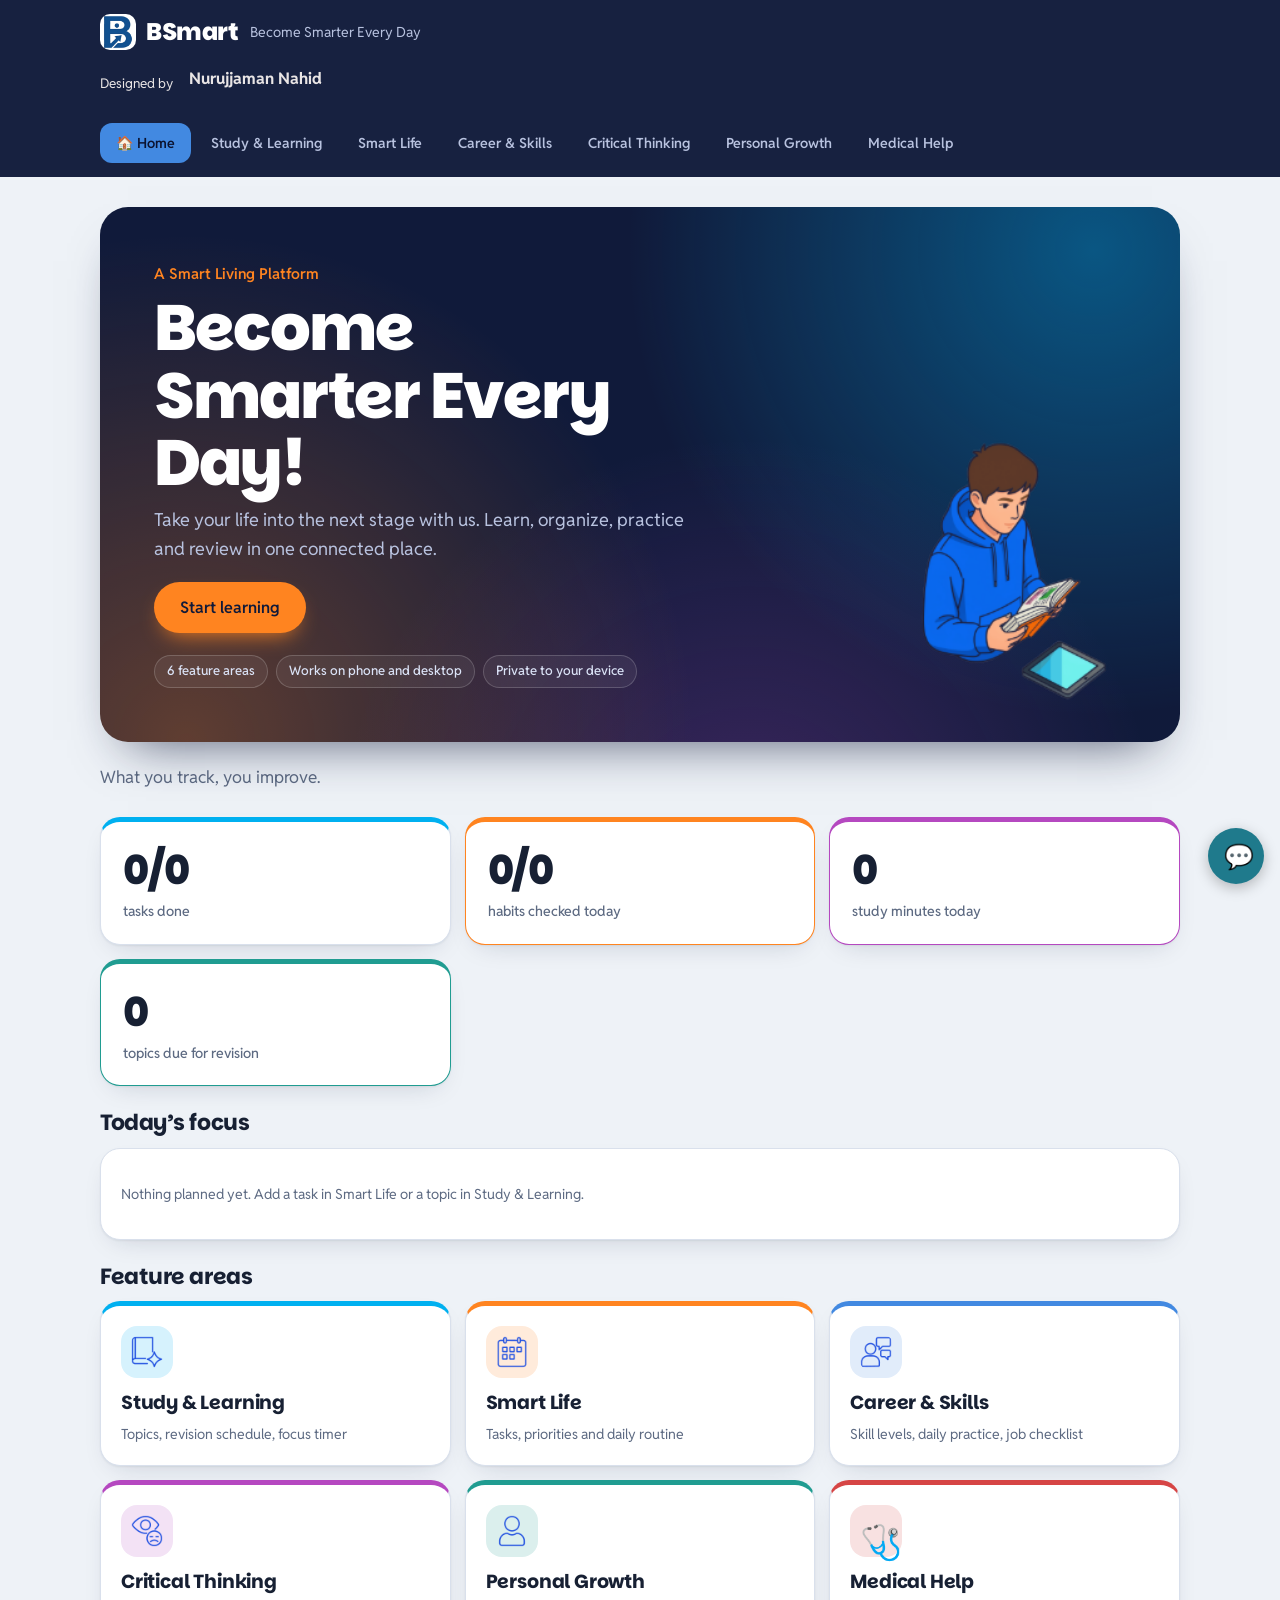
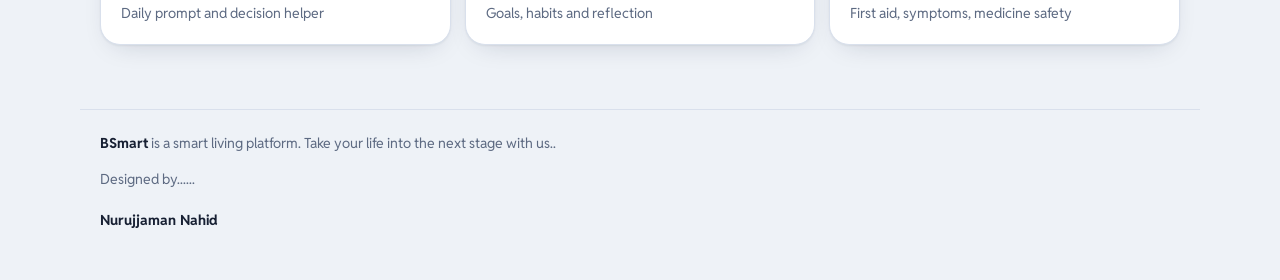
==== commit 166917c0: "Add files via upload" ====
--- a/index.html
+++ b/index.html
@@ -10,7 +10,7 @@
   <link rel="stylesheet" href="style.css">
 </head>
 <body>
-<header><div class="bar"><a class="brand" href="#home" onclick="go('home');return false" aria-label="BSmart home"><h1><img class="lg" src="[data-uri]" alt="">BSmart</h1><span>Become Smarter Every Day</span></a><nav id="nav"></nav></div></header>
+<header><div class="bar"><a class="brand" href="#home" onclick="go('home');return false" aria-label="BSmart home"><h1><img class="lg" src="[data-uri]" alt="">BSmart</h1><span>Become Smarter Every Day </span></a><p style="color: rgb(233, 229, 229);"><sub>Designed by &nbsp;&nbsp;&nbsp;</sub> <b>Nurujjaman Nahid</b></p><nav id="nav"></nav></div></header>
 <main id="app"></main>
 <footer><b>BSmart</b> is a smart living platform. Take your life into the next stage with us..
 <p>Designed by...... <h4><b>Nurujjaman Nahid</b></h4></p></footer>
